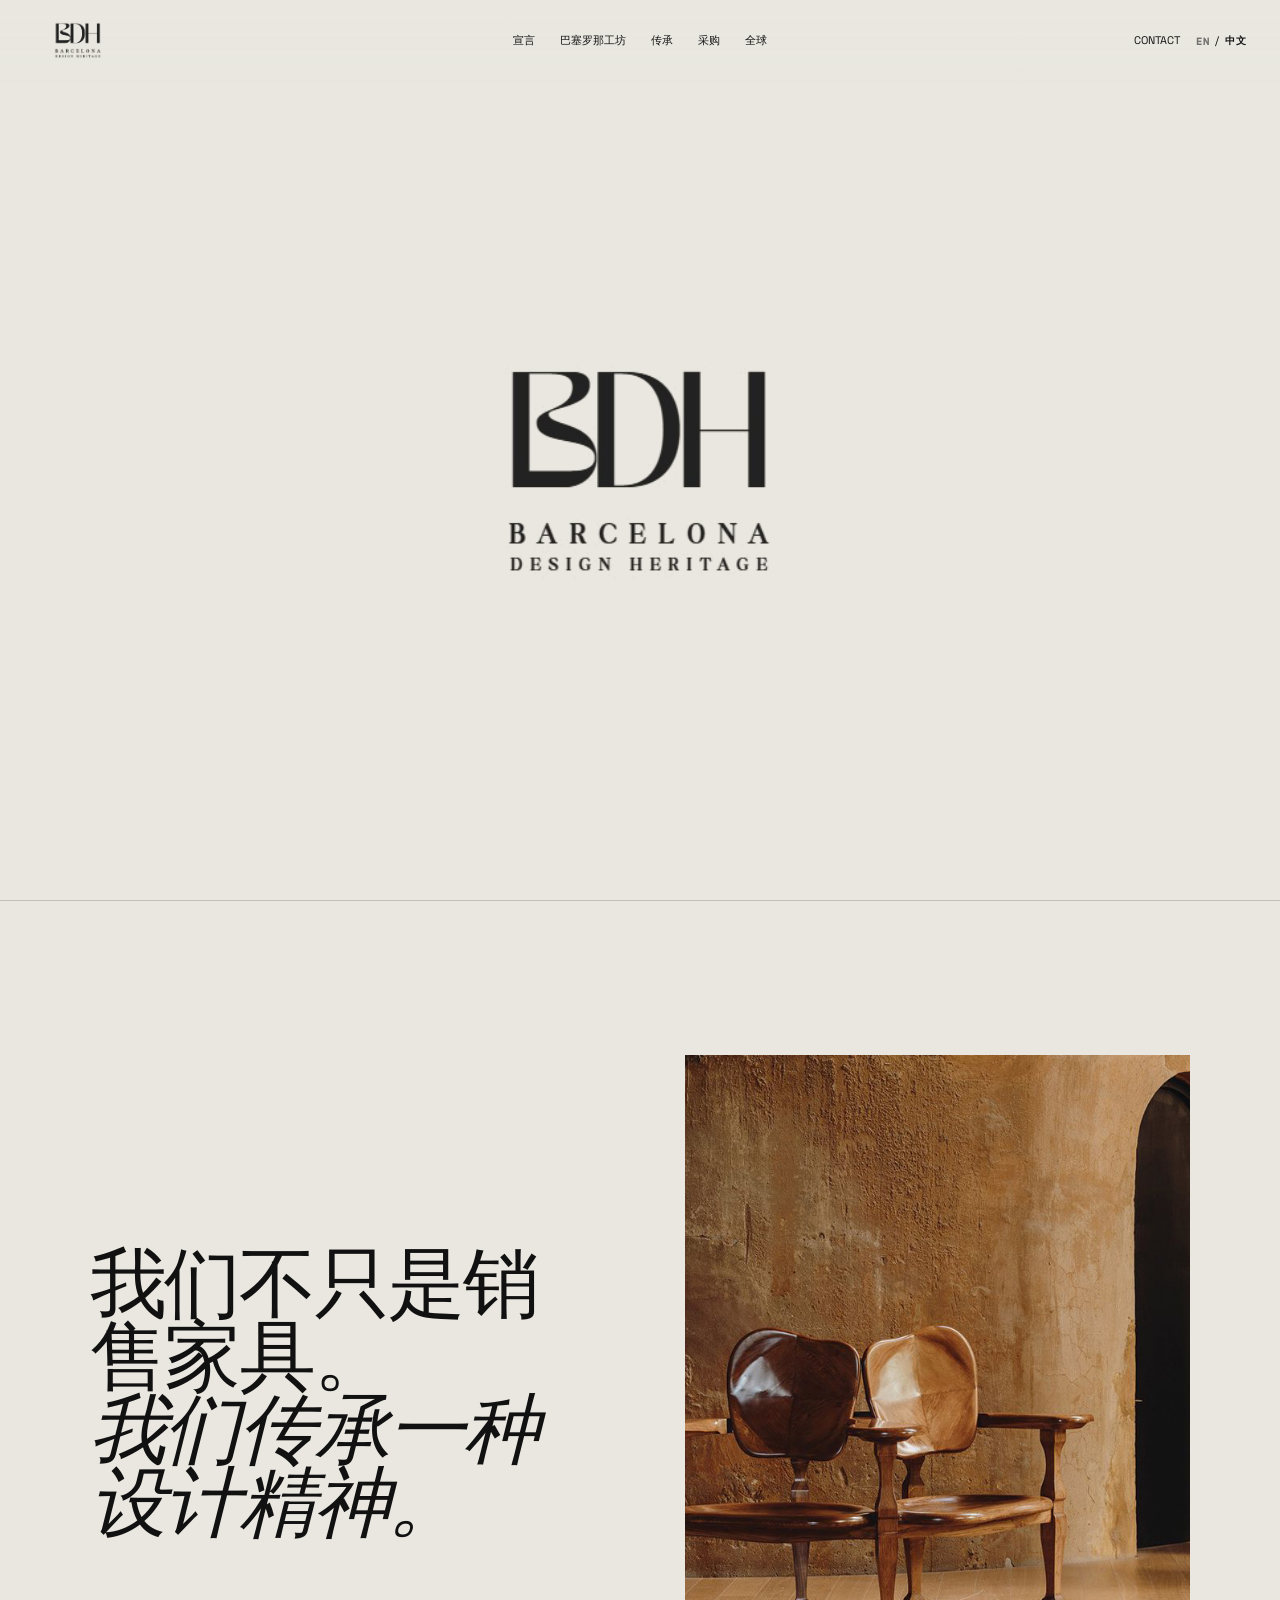
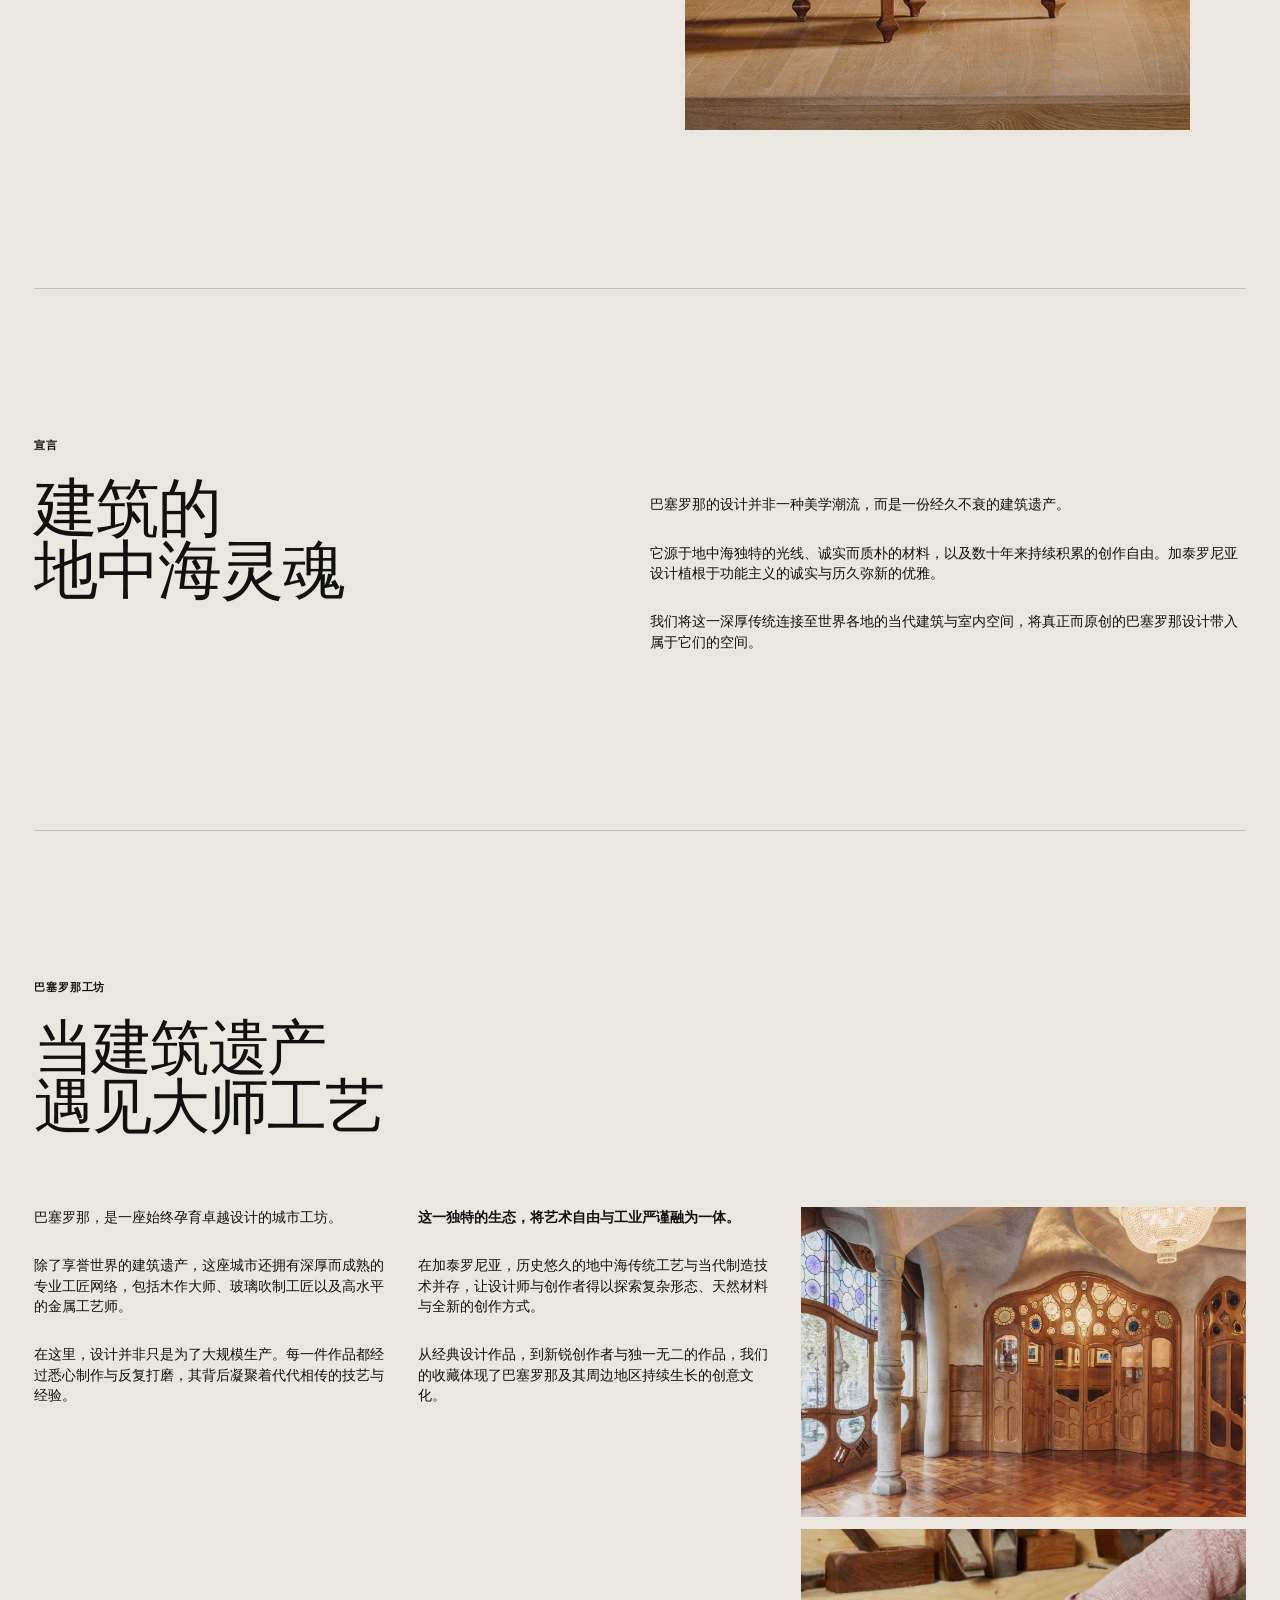
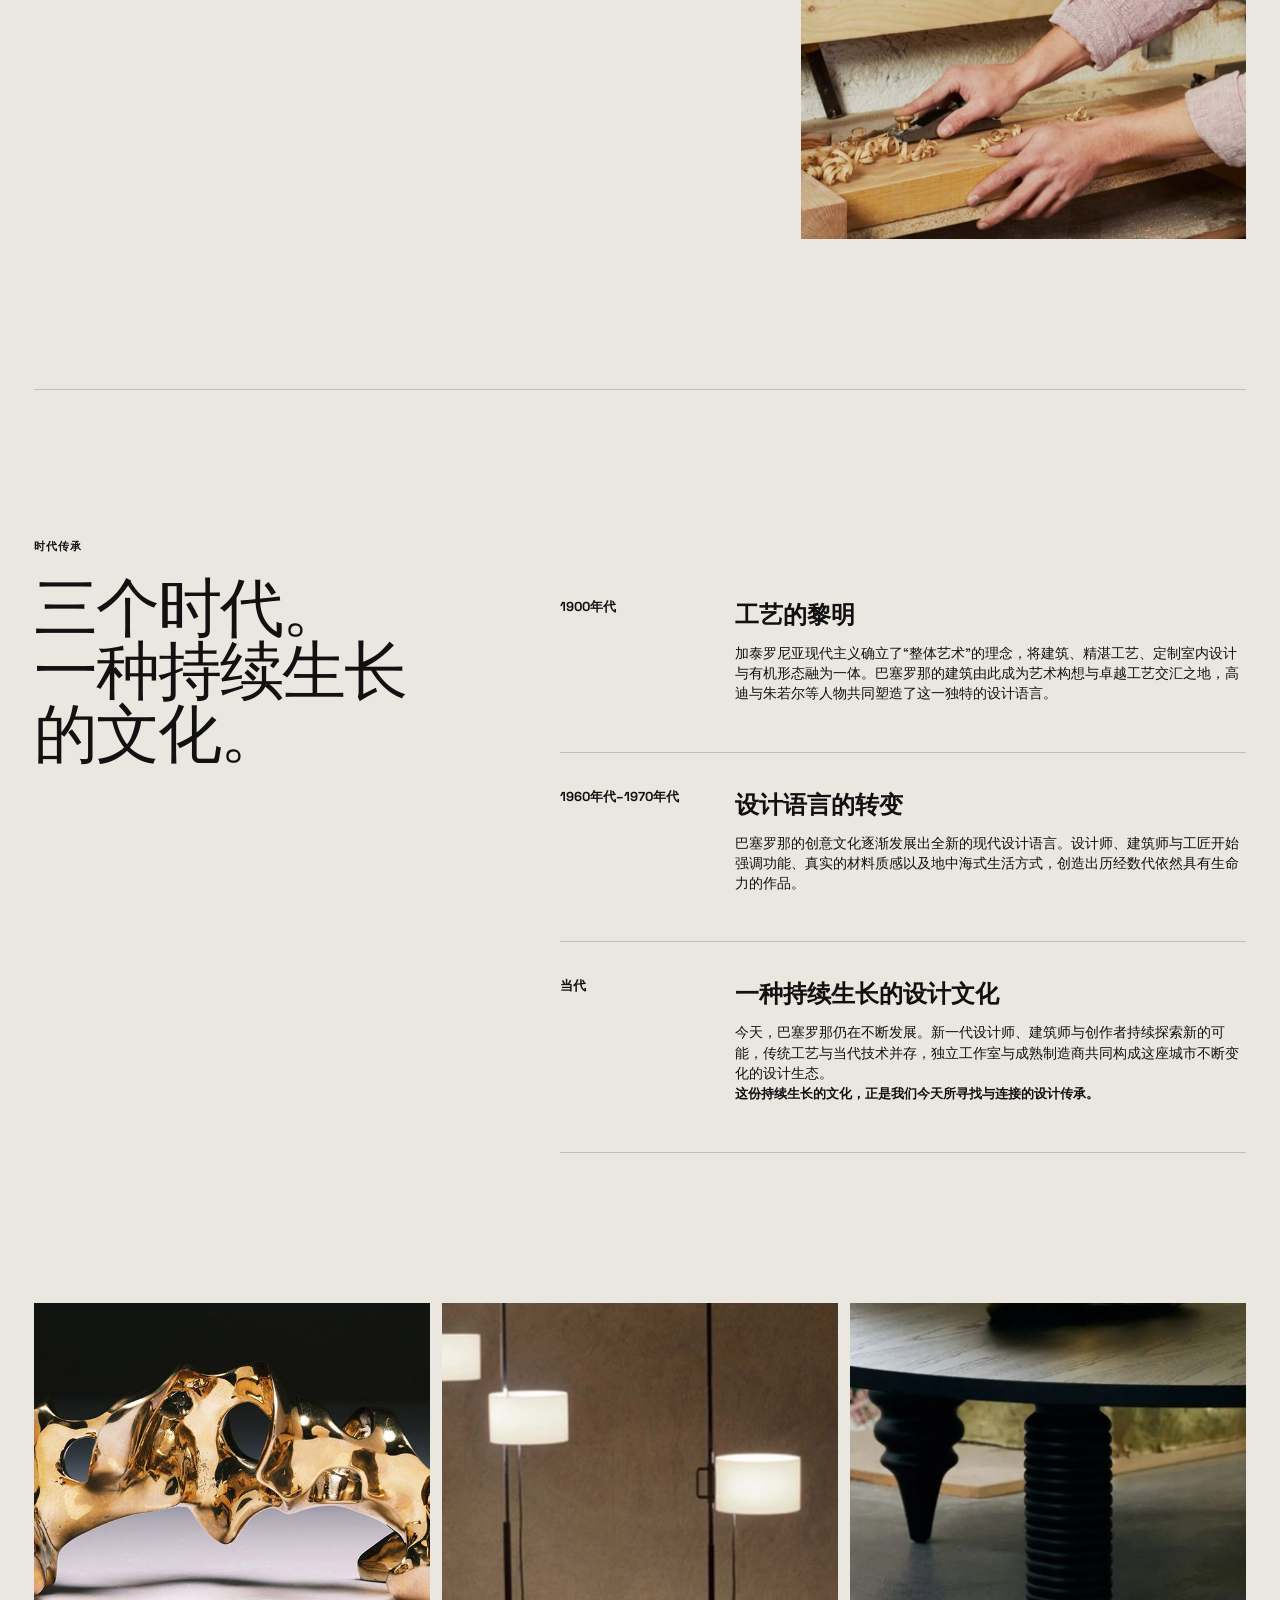
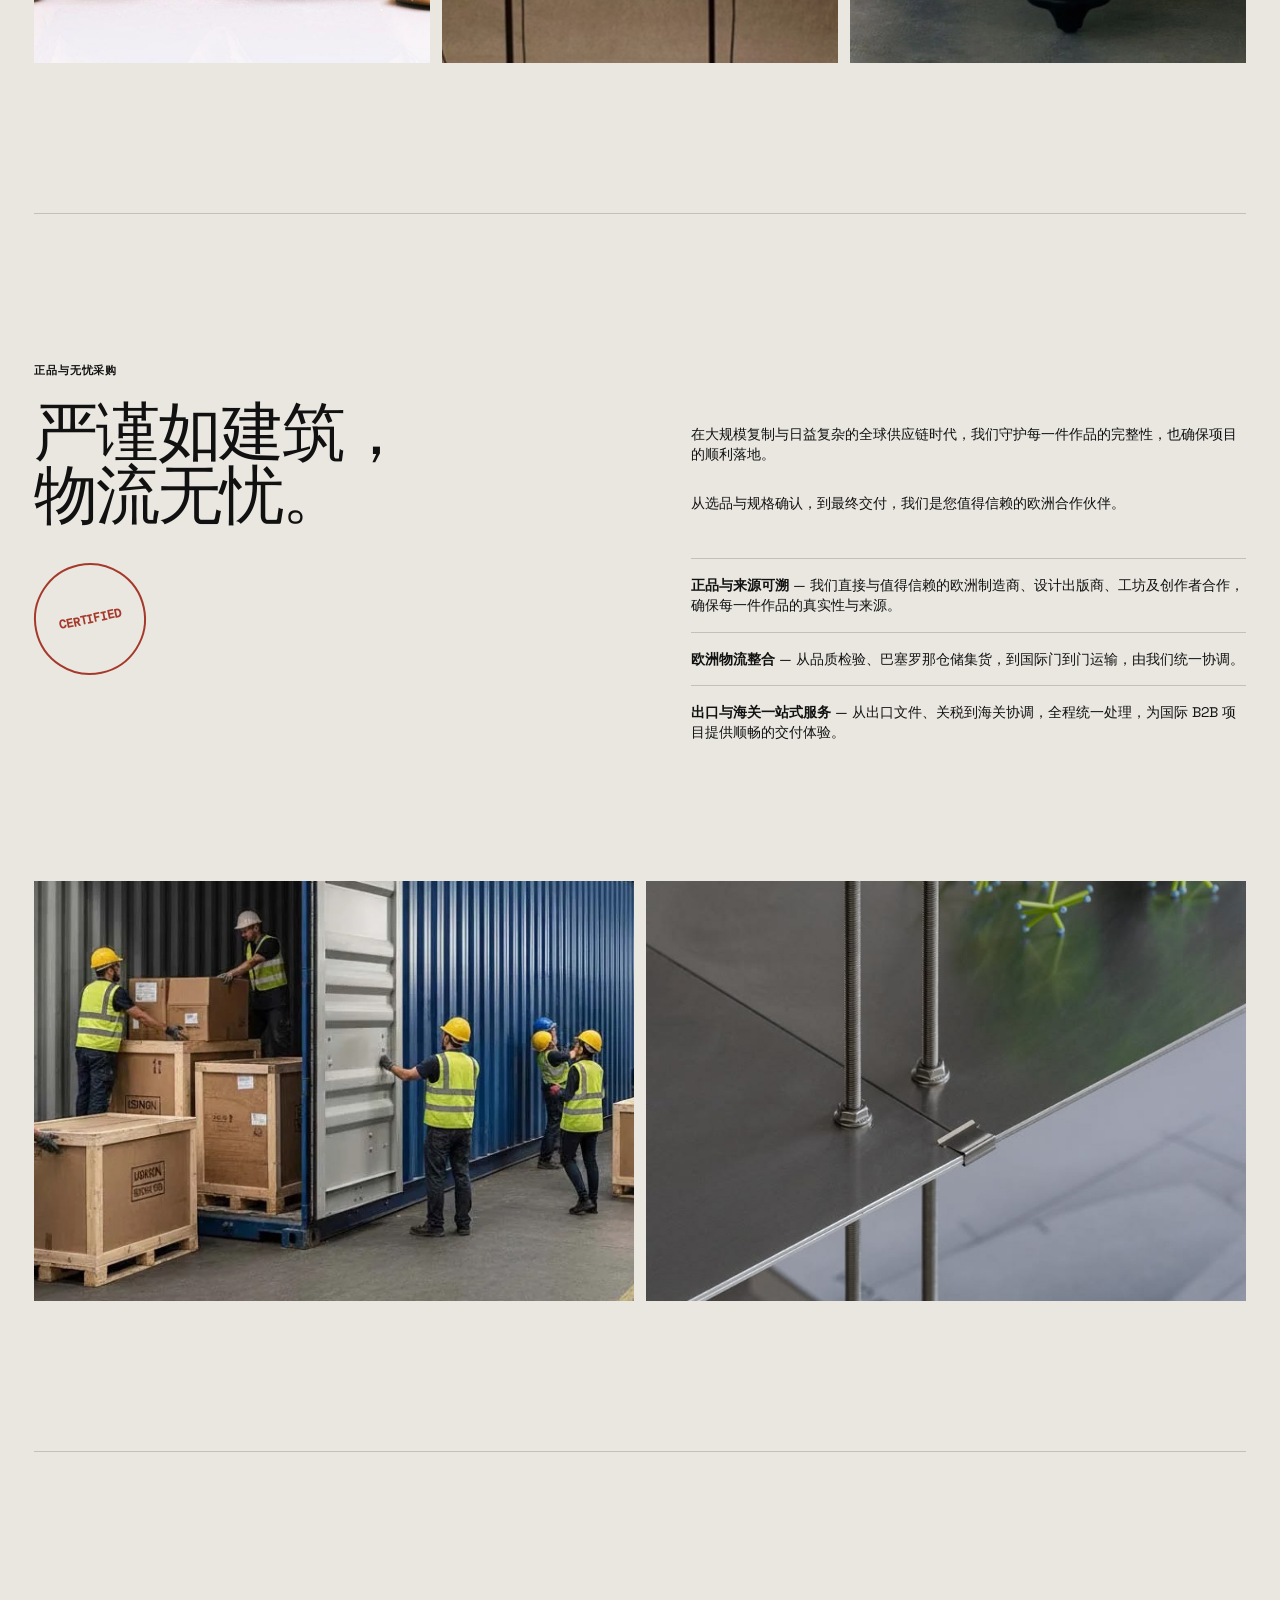
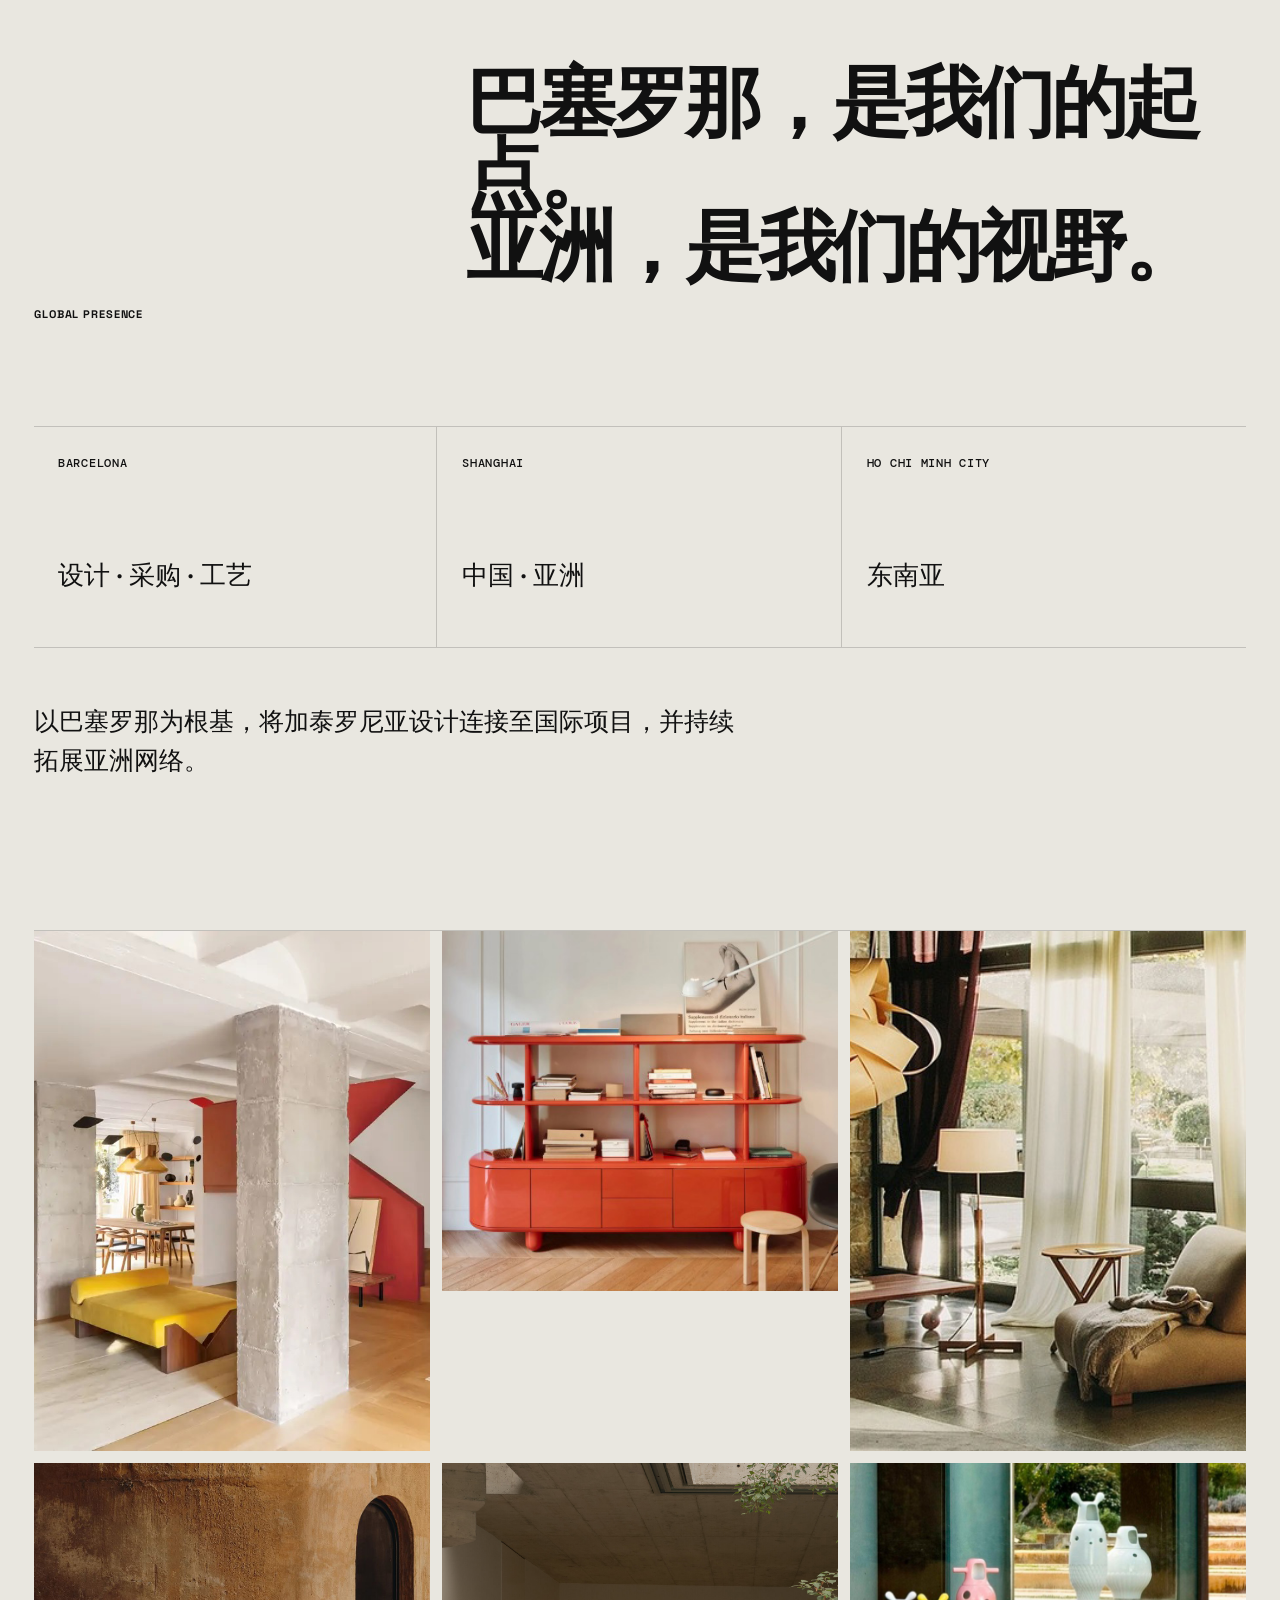
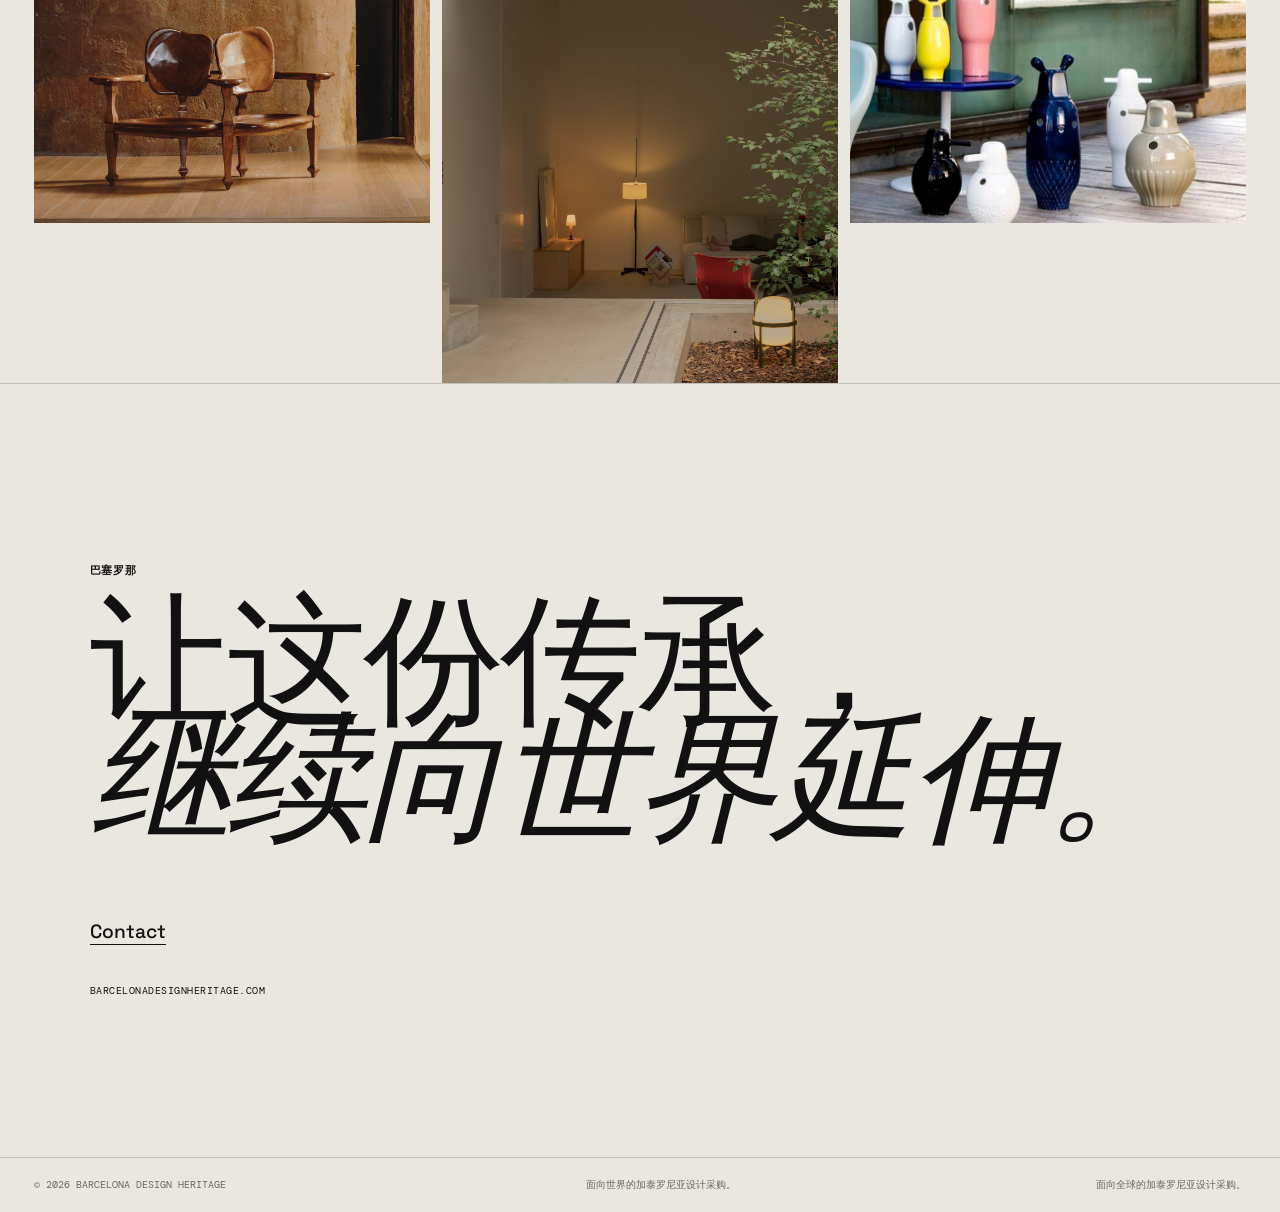
==== zh.html @ bc2047fd "Add files via upload" ====
<!doctype html>
<html lang="zh-CN">
<head>
<meta charset="utf-8">
<meta name="viewport" content="width=device-width, initial-scale=1">
<meta name="description" content="Barcelona Design Heritage — 面向全球的加泰罗尼亚设计采购。">
<title>Barcelona Design Heritage</title>
<link rel="preconnect" href="https://fonts.googleapis.com">
<link rel="preconnect" href="https://fonts.gstatic.com" crossorigin>
<link href="https://fonts.googleapis.com/css2?family=DM+Mono:wght@400;500&family=Libre+Baskerville:wght@400&family=Space+Grotesk:wght@400;500;700&display=swap" rel="stylesheet">
<link rel="stylesheet" href="style.css">
<link rel="icon" type="image/png" href="images/favicon.png">
</head>
<body>
<header class="nav">
  <a href="#top" class="nav-logo"><img src="images/bdh-lockup.png" alt="Barcelona Design Heritage"></a>
  <nav>
    <a href="#manifesto">宣言</a>
    <a href="#atelier">巴塞罗那工坊</a>
    <a href="#heritage">传承</a>
    <a href="#procurement">采购</a><a href="#global">全球</a>
  </nav>
  <div class="nav-actions"><a href="#contact" class="nav-contact">Contact</a><span class="lang"><a href="index.html">EN</a><span>/</span><span class="active">中文</span></span></div>
</header>

<main id="top">
  <section class="hero">
    <img class="hero-lockup" src="images/bdh-lockup.png" alt="Barcelona Design Heritage">
  </section>

  <section class="statement">
    <h1>我们不只是销售家具。<br><em>我们传承一种设计精神。</em></h1>
    <div class="statement-image">
      <img src="images/chairs.jpg" alt="经典加泰罗尼亚家具与温暖建筑空间">
    </div>
  </section>

  <section id="manifesto" class="section split">
    <div class="section-title">
      <p class="kicker">宣言</p>
      <h2>建筑的<br>地中海灵魂</h2>
    </div>
    <div class="body-copy">
      <p>巴塞罗那的设计并非一种美学潮流，而是一份经久不衰的建筑遗产。</p>
      <p>它源于地中海独特的光线、诚实而质朴的材料，以及数十年来持续积累的创作自由。加泰罗尼亚设计植根于功能主义的诚实与历久弥新的优雅。</p>
      <p>我们将这一深厚传统连接至世界各地的当代建筑与室内空间，将真正而原创的巴塞罗那设计带入属于它们的空间。</p>
    </div>
  </section>

  <section id="atelier" class="section atelier">
    <div class="atelier-head">
      <div>
        <p class="kicker">巴塞罗那工坊</p>
        <h2>当建筑遗产<br>遇见大师工艺</h2>
      </div>
    </div>
    <div class="atelier-grid">
      <div class="atelier-copy">
        <p>巴塞罗那，是一座始终孕育卓越设计的城市工坊。</p>
        <p>除了享誉世界的建筑遗产，这座城市还拥有深厚而成熟的专业工匠网络，包括木作大师、玻璃吹制工匠以及高水平的金属工艺师。</p>
        <p>在这里，设计并非只是为了大规模生产。每一件作品都经过悉心制作与反复打磨，其背后凝聚着代代相传的技艺与经验。</p>
      </div>
      <div class="atelier-copy">
        <p><strong>这一独特的生态，将艺术自由与工业严谨融为一体。</strong></p>
        <p>在加泰罗尼亚，历史悠久的地中海传统工艺与当代制造技术并存，让设计师与创作者得以探索复杂形态、天然材料与全新的创作方式。</p>
        <p>从经典设计作品，到新锐创作者与独一无二的作品，我们的收藏体现了巴塞罗那及其周边地区持续生长的创意文化。</p>
      </div>
      <div class="atelier-images">
        <img src="images/atelier.jpg" alt="巴塞罗那建筑遗产">
        <img src="images/craftsmanship.jpg" alt="传统工艺">
      </div>
    </div>
  </section>

  <section id="heritage" class="section heritage">
    <div class="section-title">
      <p class="kicker">时代传承</p>
      <h2>三个时代。<br>一种持续生长的文化。</h2>
    </div>
    <div class="timeline">
      <article><strong>1900年代</strong><div><h3>工艺的黎明</h3><p>加泰罗尼亚现代主义确立了“整体艺术”的理念，将建筑、精湛工艺、定制室内设计与有机形态融为一体。巴塞罗那的建筑由此成为艺术构想与卓越工艺交汇之地，高迪与朱若尔等人物共同塑造了这一独特的设计语言。</p></div></article>
      <article><strong>1960年代–1970年代</strong><div><h3>设计语言的转变</h3><p>巴塞罗那的创意文化逐渐发展出全新的现代设计语言。设计师、建筑师与工匠开始强调功能、真实的材料质感以及地中海式生活方式，创造出历经数代依然具有生命力的作品。</p></div></article>
      <article><strong>当代</strong><div><h3>一种持续生长的设计文化</h3><p>今天，巴塞罗那仍在不断发展。新一代设计师、建筑师与创作者持续探索新的可能，传统工艺与当代技术并存，独立工作室与成熟制造商共同构成这座城市不断变化的设计生态。</p><p><strong>这份持续生长的文化，正是我们今天所寻找与连接的设计传承。</strong></p></div></article>
    </div>
    <div class="heritage-images">
      <img src="images/heritage-gold.jpg" alt="雕塑感当代设计">
      <img src="images/heritage-lamps.jpg" alt="经典巴塞罗那灯具">
      <img src="images/heritage-table.jpg" alt="当代加泰罗尼亚家具">
    </div>
  </section>

  <section id="procurement" class="section procurement">
    <div class="procurement-title">
      <p class="kicker">正品与无忧采购</p>
      <h2>严谨如建筑，<br>物流无忧。</h2>
      <span class="certified">CERTIFIED</span>
    </div>
    <div class="procurement-copy">
      <p>在大规模复制与日益复杂的全球供应链时代，我们守护每一件作品的完整性，也确保项目的顺利落地。</p>
      <p>从选品与规格确认，到最终交付，我们是您值得信赖的欧洲合作伙伴。</p>
      <ul>
        <li><b>正品与来源可溯</b> — 我们直接与值得信赖的欧洲制造商、设计出版商、工坊及创作者合作，确保每一件作品的真实性与来源。</li>
        <li><b>欧洲物流整合</b> — 从品质检验、巴塞罗那仓储集货，到国际门到门运输，由我们统一协调。</li>
        <li><b>出口与海关一站式服务</b> — 从出口文件、关税到海关协调，全程统一处理，为国际 B2B 项目提供顺畅的交付体验。</li>
      </ul>
    </div>
    <div class="procurement-images">
      <img src="images/logistics.jpg" alt="国际物流与运输">
      <img src="images/procurement-detail.jpg" alt="建筑产品细节">
    </div>
  </section>

<section id="global" class="section global-presence">
    <div class="global-intro">
      <p class="kicker">GLOBAL PRESENCE</p>
      <h2>巴塞罗那，是我们的起点。<br>亚洲，是我们的视野。</h2>
    </div>
    <div class="global-grid">
      <article><span class="city">BARCELONA</span><h3>设计 · 采购 · 工艺</h3></article>
      <article><span class="city">SHANGHAI</span><h3>中国 · 亚洲</h3></article>
      <article><span class="city">HO CHI MINH CITY</span><h3>东南亚</h3></article>
    </div>
    <p class="global-closing">以巴塞罗那为根基，将加泰罗尼亚设计连接至国际项目，并持续拓展亚洲网络。</p>
  </section>

  <section class="gallery">
    <div class="gallery-item tall"><img src="images/interior-01.jpg" alt="巴塞罗那室内空间"></div>
    <div class="gallery-item"><img src="images/interior-04.jpg" alt="加泰罗尼亚家具"></div>
    <div class="gallery-item tall"><img src="images/interior-03.jpg" alt="地中海室内空间"></div>
    <div class="gallery-item"><img src="images/interior-05.jpg" alt="当代室内空间"></div>
    <div class="gallery-item tall"><img src="images/interior-06.jpg" alt="住宅室内空间"></div>
    <div class="gallery-item"><img src="images/vases.jpg" alt="加泰罗尼亚设计物件"></div>
  </section>

  <section id="contact" class="contact">
    <p class="kicker">巴塞罗那</p>
    <h2>让这份传承，<br><em>继续向世界延伸。</em></h2>
    <a class="email" href="mailto:hello@barcelonadesignheritage.com">Contact</a>
    <p class="domain">BARCELONADESIGNHERITAGE.COM</p>
  </section>
</main>

<footer>
  <span>© 2026 Barcelona Design Heritage</span><span>面向世界的加泰罗尼亚设计采购。</span>
  <span>面向全球的加泰罗尼亚设计采购。</span>
</footer>
</body>
</html>
---- style.css ----
@import url('https://fonts.googleapis.com/css2?family=DM+Mono:wght@400;500&family=Libre+Baskerville:ital@0;1&family=Space+Grotesk:wght@400;500;700&display=swap');
:root{--paper:#e9e7e0;--ink:#111;--muted:#696760;--line:rgba(17,17,17,.18);--red:#a53a2c;--max:1400px}
*{box-sizing:border-box}html{scroll-behavior:smooth}body{margin:0;background:var(--paper);color:var(--ink);font-family:"Space Grotesk",Arial,sans-serif;font-size:14px;line-height:1.45}.nav{position:fixed;z-index:20;top:0;left:0;right:0;display:grid;grid-template-columns:1fr auto 1fr;align-items:center;padding:22px 34px;font-size:11px;text-transform:uppercase;background:linear-gradient(var(--paper),rgba(233,231,224,.82),transparent)}.nav-logo{display:flex;align-items:center;text-decoration:none}.nav-logo img{display:block;width:88px;height:auto;max-height:38px;object-fit:contain}.nav nav{display:flex;gap:25px}.nav a{color:inherit;text-decoration:none}.nav-actions{justify-self:end;display:flex;align-items:center;gap:16px}.nav-contact{display:inline-block}.lang{display:flex;align-items:center;gap:6px}.lang a,.lang .active{font:700 10px "DM Mono",monospace;letter-spacing:.04em}.lang a{opacity:.55}.lang .active{opacity:1}.hero{min-height:100svh;display:flex;align-items:center;justify-content:center;padding:100px 24px 50px}.hero-lockup{display:block;width:min(300px,58vw);height:auto}.statement{min-height:100svh;padding:12vw 7vw;display:grid;grid-template-columns:1fr 1fr;gap:7vw;align-items:center;border-top:1px solid var(--line)}.kicker{font:700 11px/1.2 "Space Grotesk",sans-serif;letter-spacing:.08em;margin:0 0 25px}.statement h1{font:400 clamp(44px,6vw,92px)/.95 "Libre Baskerville",serif;letter-spacing:-.055em;margin:0}.statement h1 em,.contact h2 em{font-style:italic}.statement-image img{width:100%;height:min(75vh,760px);object-fit:cover}.section{width:min(var(--max),calc(100% - 68px));margin:auto;padding:150px 0;border-top:1px solid var(--line)}.split{display:grid;grid-template-columns:.9fr 1.1fr;gap:10vw}.section-title h2,.atelier-head h2,.procurement-title h2{font:400 clamp(42px,5vw,74px)/.98 "Libre Baskerville",serif;letter-spacing:-.05em;margin:0}.body-copy{max-width:660px;padding-top:55px}.body-copy p,.atelier-copy p,.procurement-copy p{margin:0 0 28px}.cn{font-family:Arial,sans-serif}.atelier-head{display:flex;justify-content:space-between;gap:30px;align-items:flex-end;margin-bottom:70px}.atelier-head h2{font-size:clamp(40px,4.7vw,70px)}.atelier-grid{display:grid;grid-template-columns:1fr 1fr 1.25fr;gap:28px}.atelier-images{display:grid;gap:12px}.atelier-images img{width:100%;height:310px;object-fit:cover}.heritage{display:grid;grid-template-columns:.75fr 1.25fr;gap:9vw}.timeline{padding-top:58px}.timeline article{display:grid;grid-template-columns:150px 1fr;gap:25px;padding:0 0 48px;border-bottom:1px solid var(--line);margin-bottom:35px}.timeline strong{font-size:13px}.timeline h3{font-size:24px;margin:0 0 10px}.timeline p{margin:0;max-width:650px}.heritage-images{grid-column:1/-1;display:grid;grid-template-columns:1fr 1fr 1fr;gap:12px}.heritage-images img{width:100%;height:360px;object-fit:cover}.procurement{display:grid;grid-template-columns:1fr 1fr;gap:8vw;position:relative}.procurement-title{position:relative}.procurement-copy{padding-top:60px}.procurement-copy ul{list-style:none;padding:0;margin:45px 0 0}.procurement-copy li{padding:16px 0;border-top:1px solid var(--line)}.certified{display:inline-grid;place-items:center;border:2px solid var(--red);color:var(--red);width:112px;height:112px;border-radius:50%;font:700 12px "DM Mono",monospace;transform:rotate(-12deg);margin-top:35px}.procurement-images{grid-column:1/-1;display:grid;grid-template-columns:1fr 1fr;gap:12px;margin-top:20px}.procurement-images img{width:100%;height:420px;object-fit:cover}.gallery{display:grid;grid-template-columns:repeat(3,1fr);gap:12px;padding:0 34px}.gallery-item img{width:100%;height:360px;object-fit:cover;display:block}.gallery-item.tall img{height:520px}.contact{padding:180px 7vw 150px;border-top:1px solid var(--line)}.contact h2{font:400 clamp(68px,11vw,165px)/.84 "Libre Baskerville",serif;letter-spacing:-.07em;margin:0 0 80px}.email{font:500 clamp(15px,1.5vw,20px) "Space Grotesk",sans-serif;color:var(--ink);text-decoration:none;border-bottom:1px solid var(--ink)}.domain{font:10px "DM Mono",monospace;margin-top:40px;letter-spacing:.05em}footer{display:flex;justify-content:space-between;border-top:1px solid var(--line);padding:20px 34px;font:10px "DM Mono",monospace;color:var(--muted);text-transform:uppercase}
@media(max-width:800px){.nav{grid-template-columns:1fr auto;padding:17px 18px}.nav-logo img{width:76px}.nav nav{display:none}.nav-actions{gap:10px}.lang{gap:4px}.statement,.split,.heritage,.procurement{grid-template-columns:1fr}.statement{padding:100px 18px;min-height:auto}.statement-image{order:2}.statement-image img{height:70vh}.section{width:calc(100% - 36px);padding:100px 0}.body-copy,.procurement-copy{padding-top:35px}.atelier-grid{grid-template-columns:1fr}.atelier-head{display:block;margin-bottom:45px}.atelier-images{grid-row:auto}.heritage-images{grid-template-columns:1fr 1fr}.heritage-images img{height:280px}.heritage-images img:last-child{grid-column:1/-1;height:360px}.procurement-images{grid-template-columns:1fr}.procurement-images img{height:300px}.gallery{grid-template-columns:1fr 1fr;padding:0 18px}.gallery-item img,.gallery-item.tall img{height:300px}.contact{padding:120px 18px}.contact h2{margin-bottom:55px}footer{padding:18px;display:block}footer span{display:block;margin:4px 0}}

html[lang="zh-CN"] body{font-family:"Space Grotesk","Noto Sans CJK SC","PingFang SC","Microsoft YaHei",Arial,sans-serif}html[lang="zh-CN"] .section-title h2,html[lang="zh-CN"] .atelier-head h2,html[lang="zh-CN"] .procurement-title h2,html[lang="zh-CN"] .statement h1,html[lang="zh-CN"] .contact h2{font-family:"Noto Serif CJK SC","Songti SC","SimSun",serif;letter-spacing:-.03em}html[lang="zh-CN"] .timeline h3{font-family:"Noto Sans CJK SC","PingFang SC","Microsoft YaHei",Arial,sans-serif}
/* Global presence */
.global-presence{border-top:1px solid var(--line);border-bottom:1px solid var(--line)}
.global-intro{display:flex;justify-content:space-between;align-items:flex-end;gap:40px}
.global-intro h2{font-size:clamp(42px,6vw,82px);line-height:.94;letter-spacing:-.05em;max-width:780px}
.global-grid{display:grid;grid-template-columns:repeat(3,1fr);gap:1px;margin-top:80px;border-top:1px solid var(--line);border-bottom:1px solid var(--line)}
.global-grid article{min-height:220px;padding:28px 24px;display:flex;flex-direction:column;justify-content:space-between;border-right:1px solid var(--line)}
.global-grid article:last-child{border-right:0}
.global-grid .city{font:500 12px "DM Mono",monospace;letter-spacing:.06em}
.global-grid h3{font:500 clamp(18px,2vw,26px) "Space Grotesk",sans-serif;max-width:280px}
.global-closing{max-width:720px;margin:55px 0 0;font:400 clamp(18px,2vw,25px) "Libre Baskerville",serif;line-height:1.55}
@media(max-width:800px){
  .global-intro{display:block}
  .global-grid{grid-template-columns:1fr;margin-top:45px}
  .global-grid article{min-height:150px;border-right:0;border-bottom:1px solid var(--line)}
  .global-grid article:last-child{border-bottom:0}
  .global-closing{margin-top:35px}
}
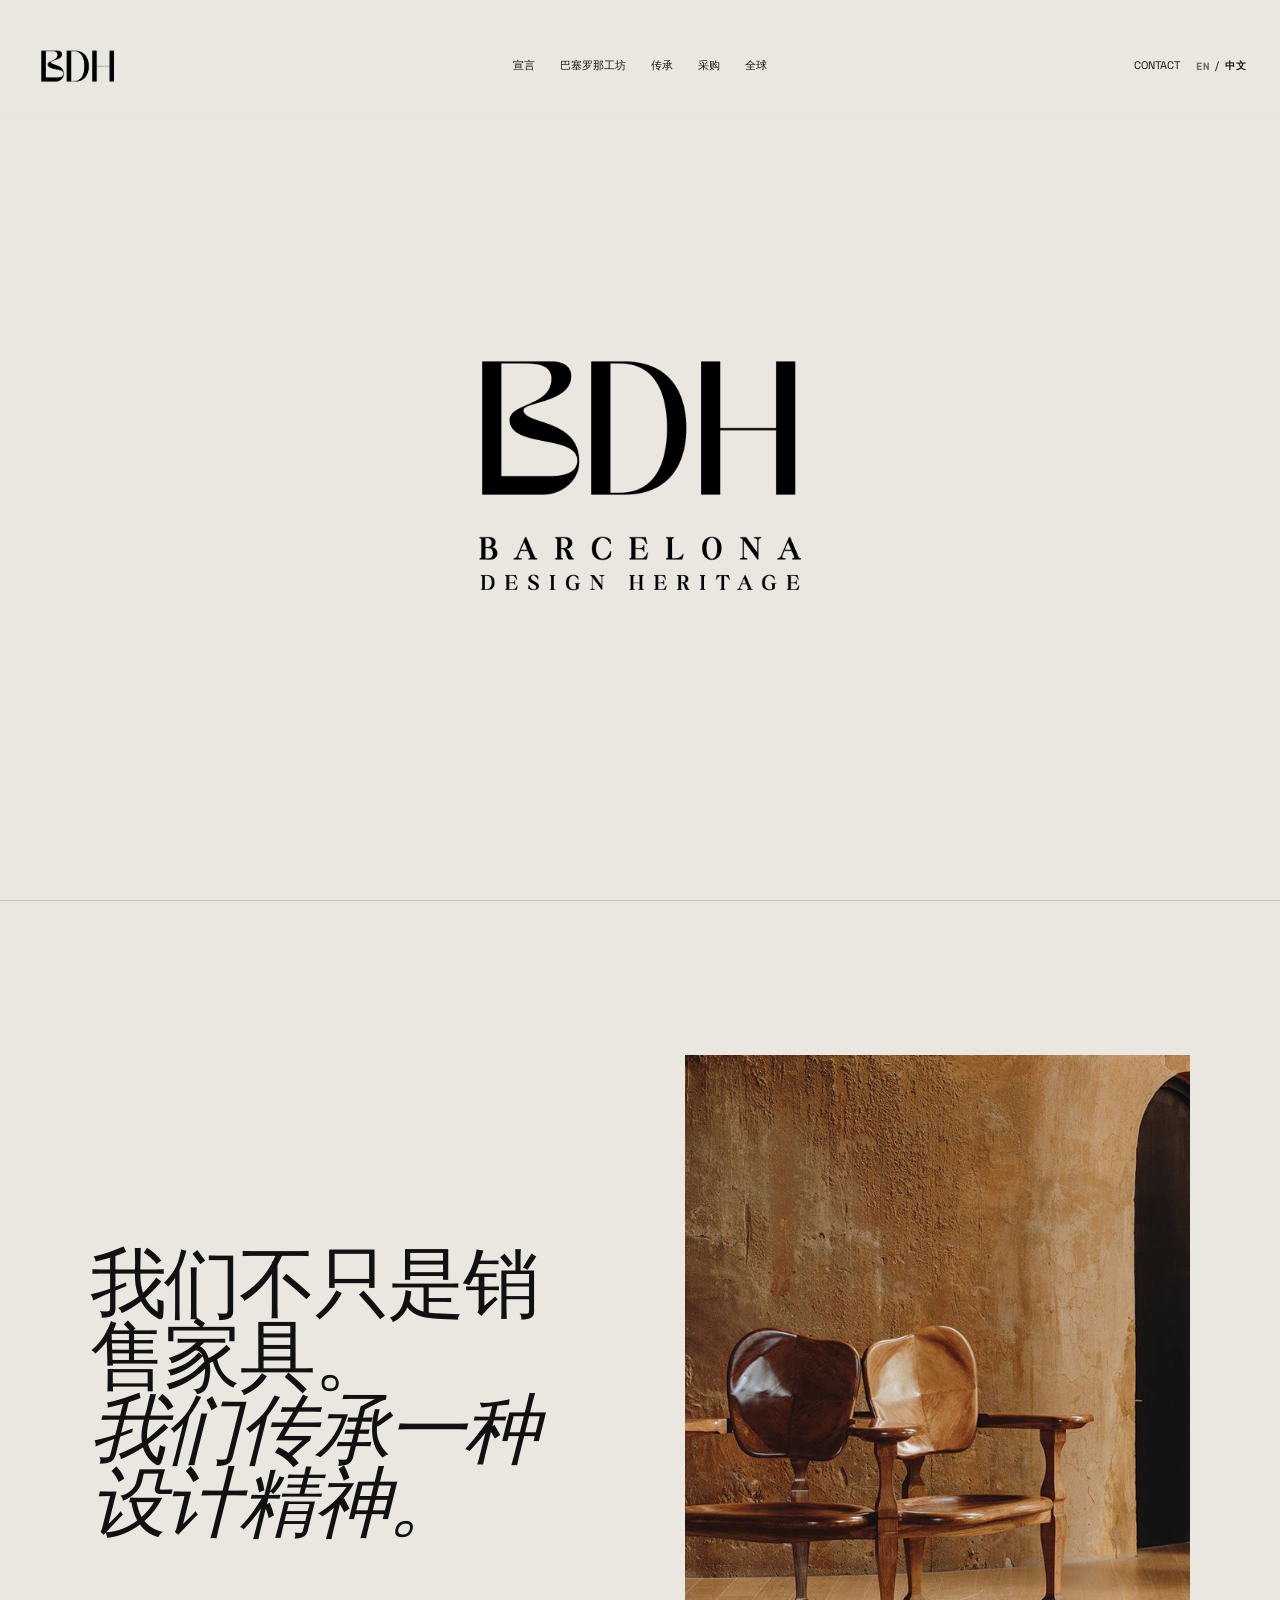
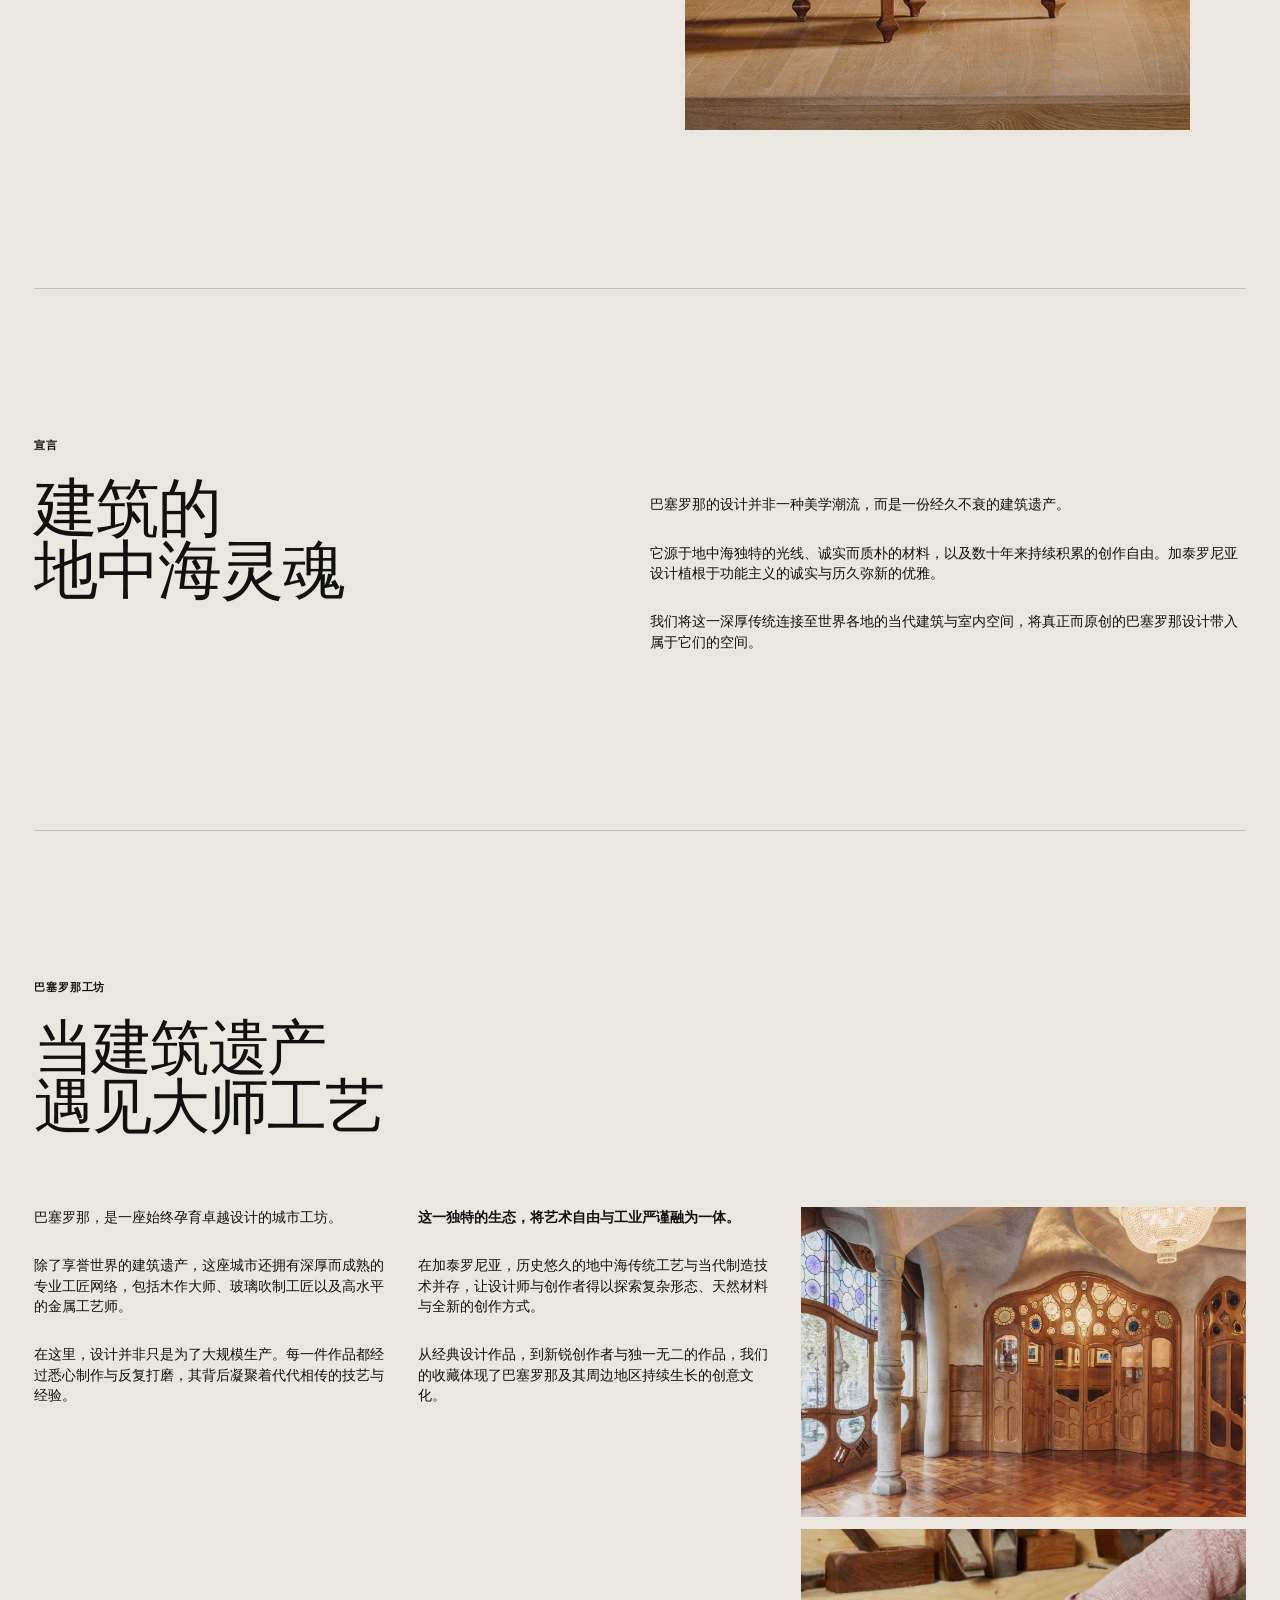
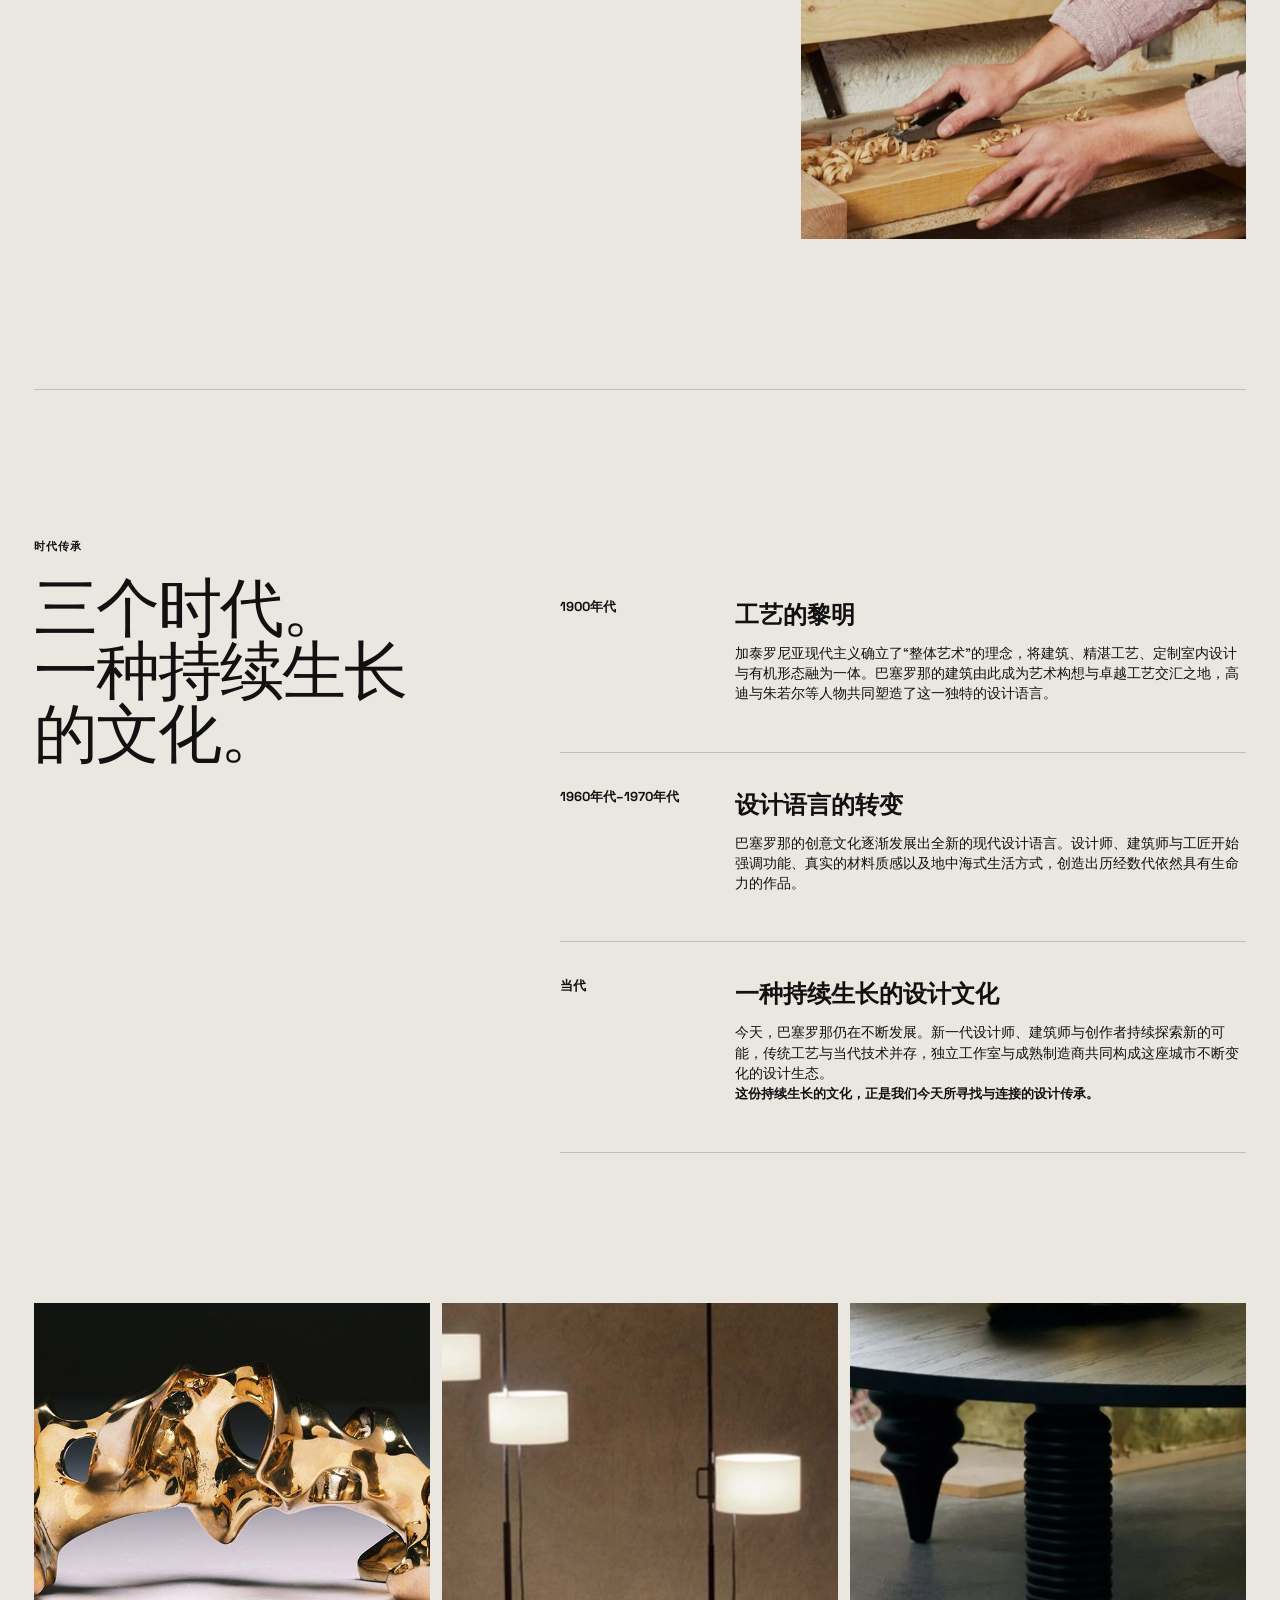
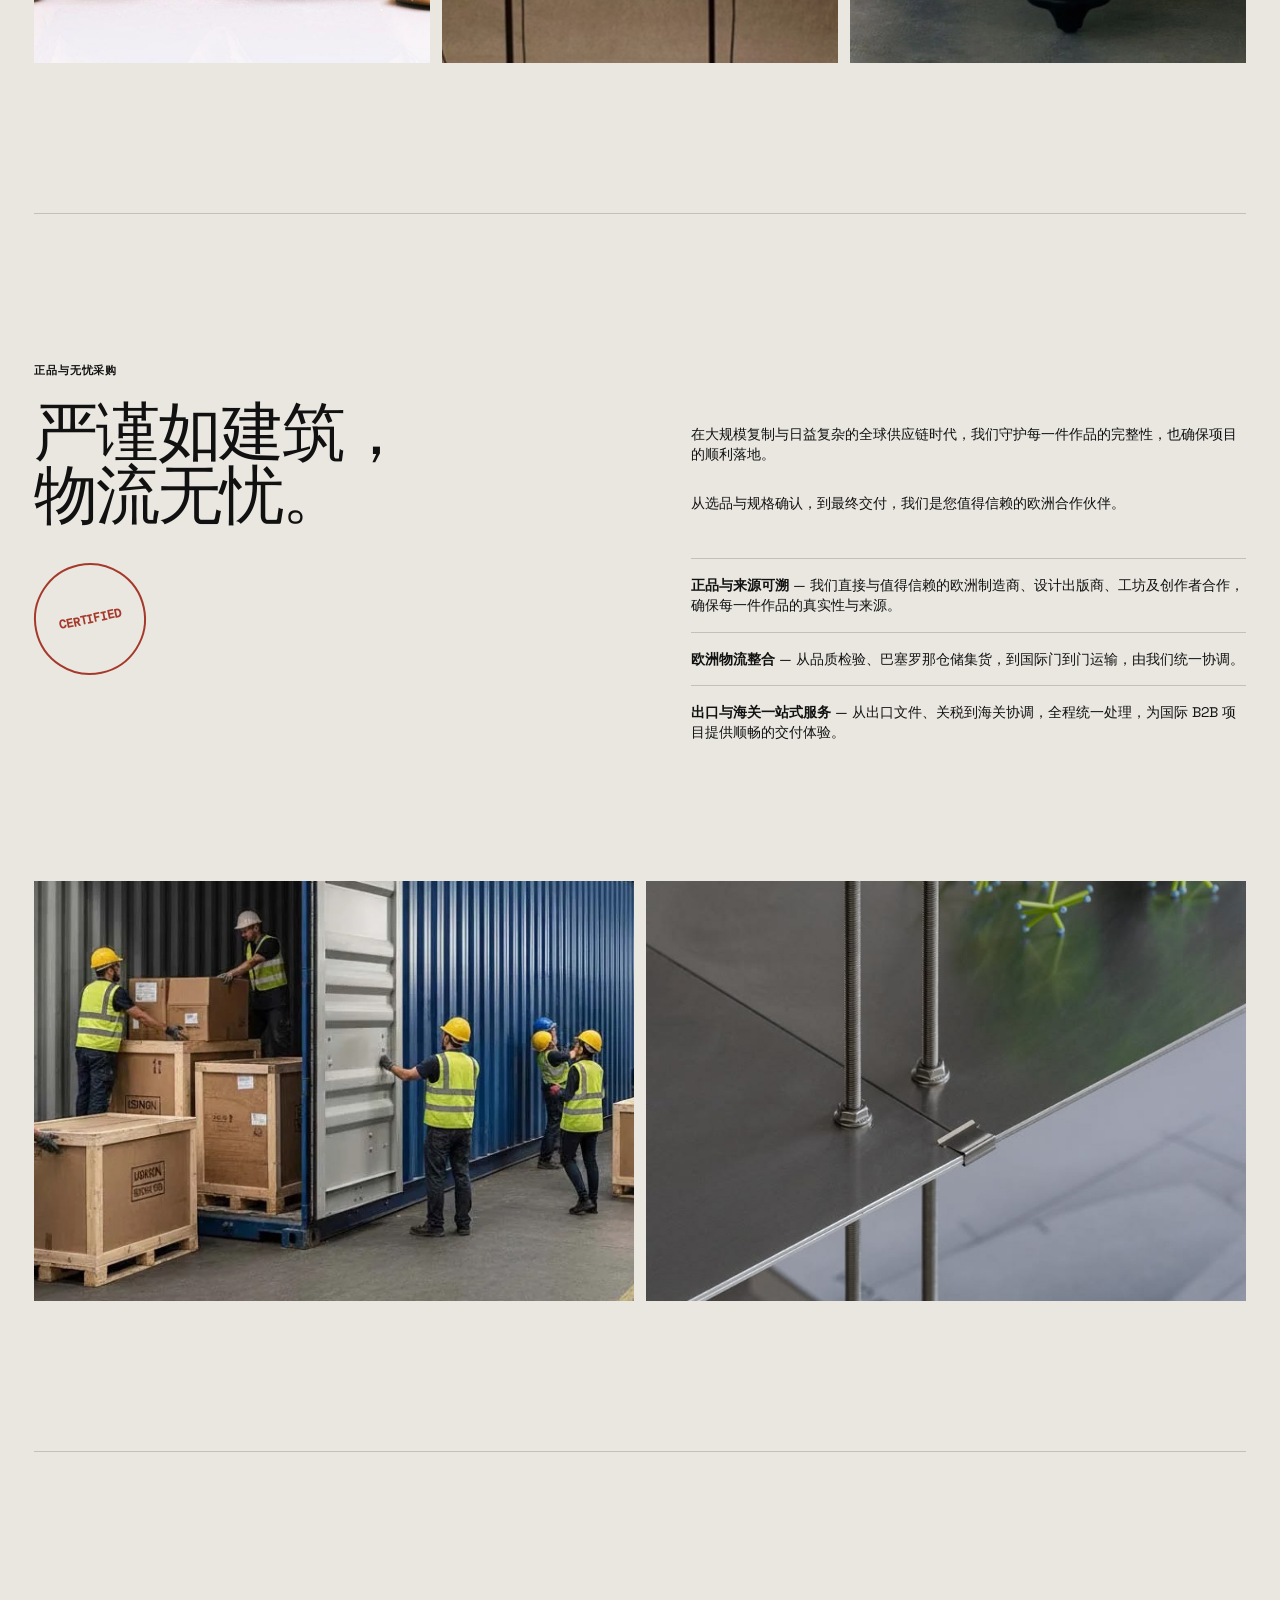
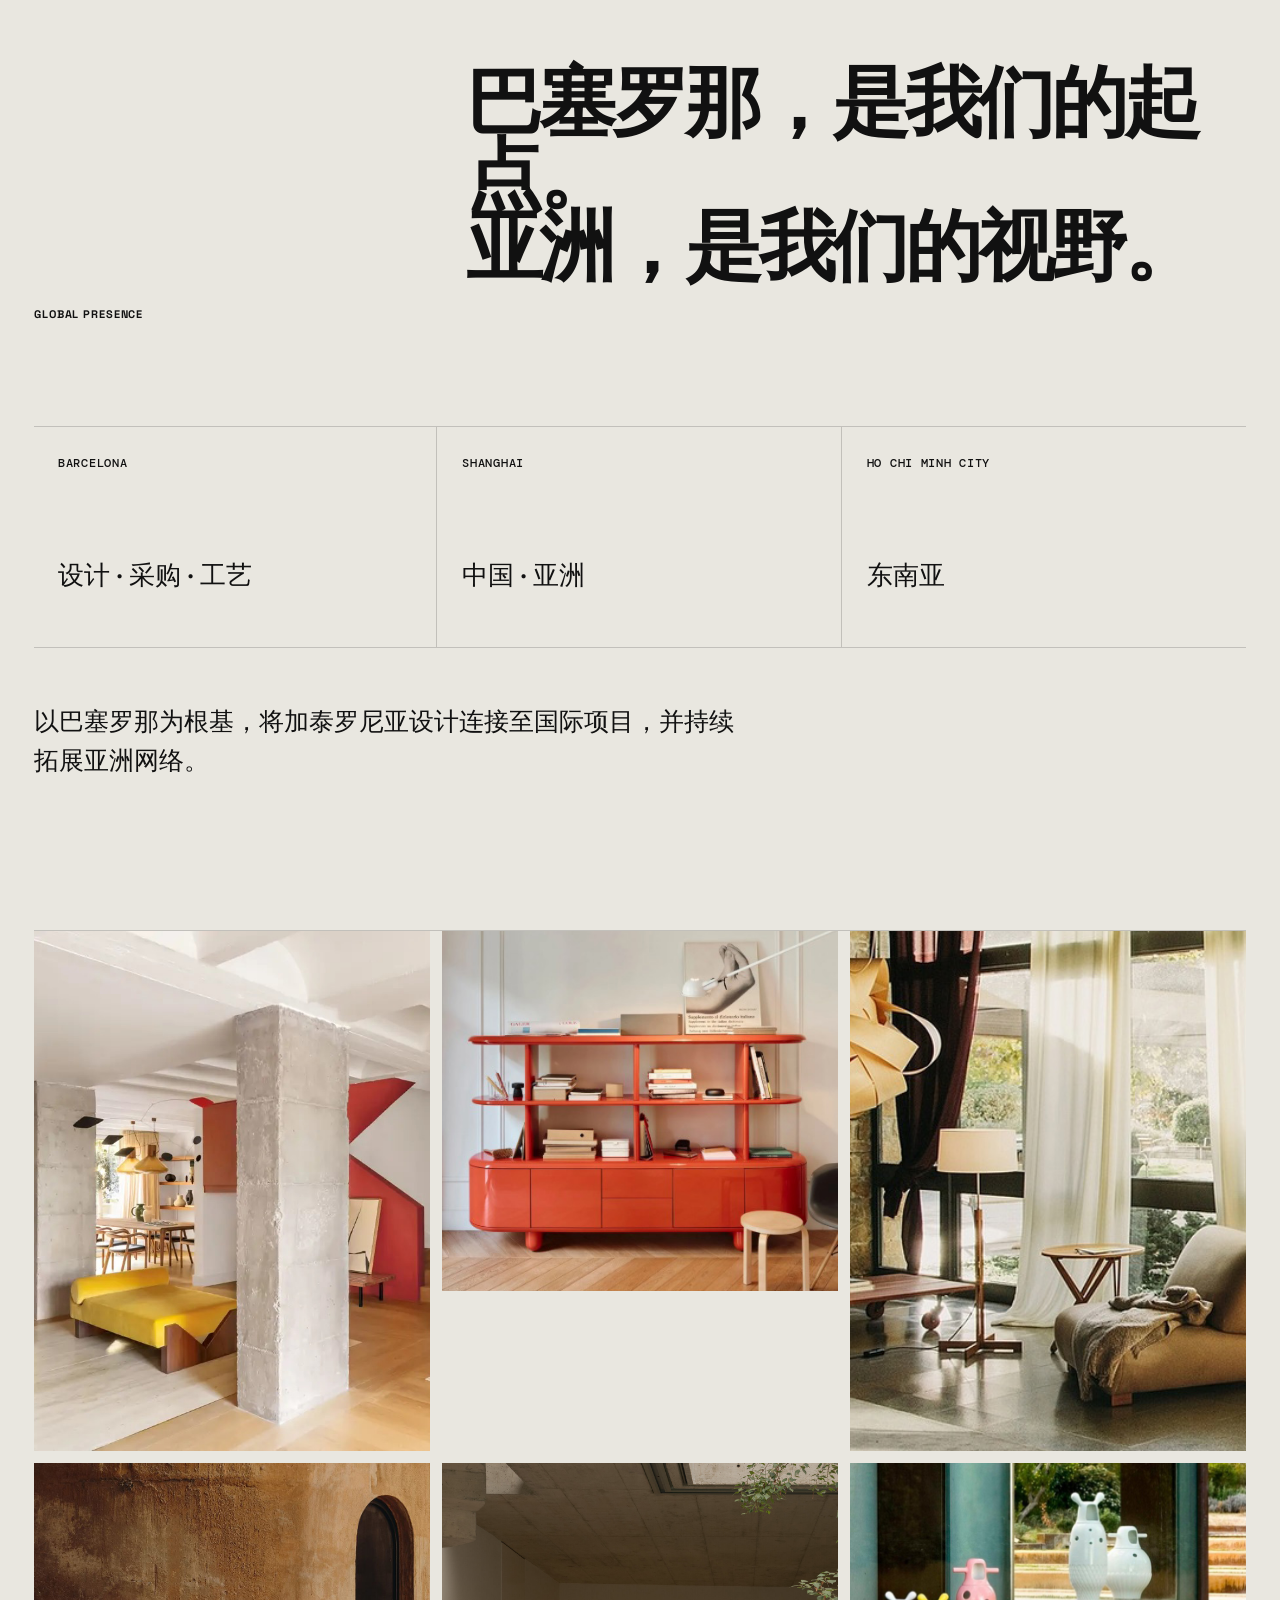
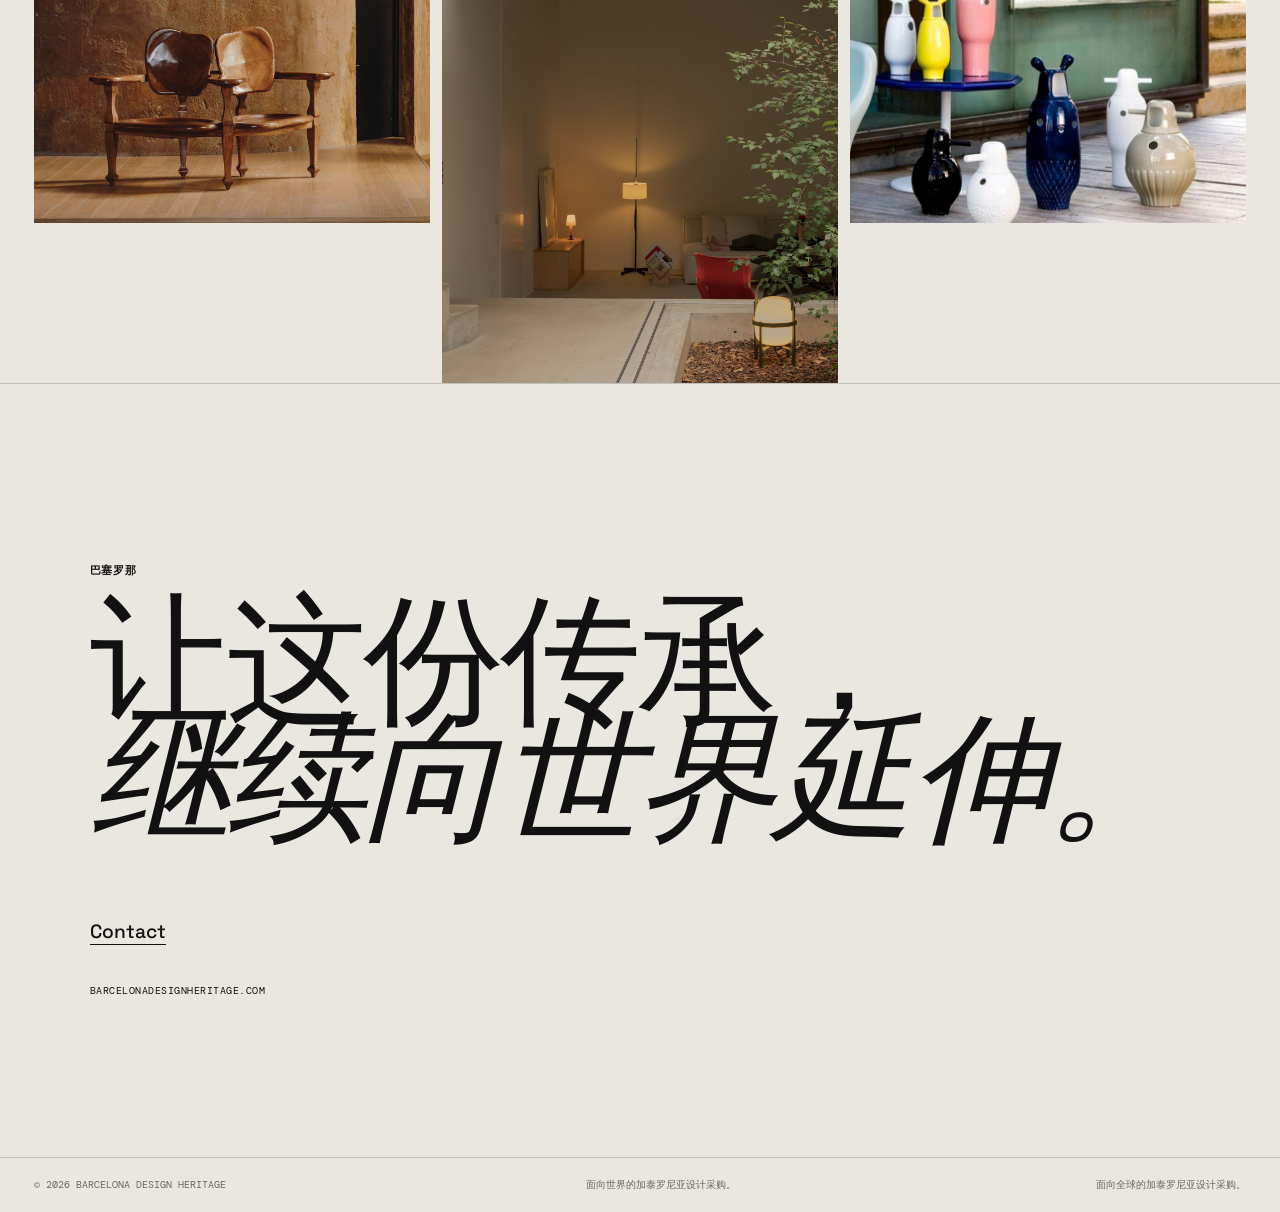
==== commit e7831e76: "Add files via upload" ====
--- a/zh.html
+++ b/zh.html
@@ -13,7 +13,7 @@
 </head>
 <body>
 <header class="nav">
-  <a href="#top" class="nav-logo"><img src="images/bdh-lockup.png" alt="Barcelona Design Heritage"></a>
+  <a href="#top" class="nav-logo"><img src="images/bdh-symbol.png" alt="Barcelona Design Heritage"></a>
   <nav>
     <a href="#manifesto">宣言</a>
     <a href="#atelier">巴塞罗那工坊</a>
--- a/style.css
+++ b/style.css
@@ -1,23 +1,498 @@
 @import url('https://fonts.googleapis.com/css2?family=DM+Mono:wght@400;500&family=Libre+Baskerville:ital@0;1&family=Space+Grotesk:wght@400;500;700&display=swap');
+
 :root{--paper:#e9e7e0;--ink:#111;--muted:#696760;--line:rgba(17,17,17,.18);--red:#a53a2c;--max:1400px}
-*{box-sizing:border-box}html{scroll-behavior:smooth}body{margin:0;background:var(--paper);color:var(--ink);font-family:"Space Grotesk",Arial,sans-serif;font-size:14px;line-height:1.45}.nav{position:fixed;z-index:20;top:0;left:0;right:0;display:grid;grid-template-columns:1fr auto 1fr;align-items:center;padding:22px 34px;font-size:11px;text-transform:uppercase;background:linear-gradient(var(--paper),rgba(233,231,224,.82),transparent)}.nav-logo{display:flex;align-items:center;text-decoration:none}.nav-logo img{display:block;width:88px;height:auto;max-height:38px;object-fit:contain}.nav nav{display:flex;gap:25px}.nav a{color:inherit;text-decoration:none}.nav-actions{justify-self:end;display:flex;align-items:center;gap:16px}.nav-contact{display:inline-block}.lang{display:flex;align-items:center;gap:6px}.lang a,.lang .active{font:700 10px "DM Mono",monospace;letter-spacing:.04em}.lang a{opacity:.55}.lang .active{opacity:1}.hero{min-height:100svh;display:flex;align-items:center;justify-content:center;padding:100px 24px 50px}.hero-lockup{display:block;width:min(300px,58vw);height:auto}.statement{min-height:100svh;padding:12vw 7vw;display:grid;grid-template-columns:1fr 1fr;gap:7vw;align-items:center;border-top:1px solid var(--line)}.kicker{font:700 11px/1.2 "Space Grotesk",sans-serif;letter-spacing:.08em;margin:0 0 25px}.statement h1{font:400 clamp(44px,6vw,92px)/.95 "Libre Baskerville",serif;letter-spacing:-.055em;margin:0}.statement h1 em,.contact h2 em{font-style:italic}.statement-image img{width:100%;height:min(75vh,760px);object-fit:cover}.section{width:min(var(--max),calc(100% - 68px));margin:auto;padding:150px 0;border-top:1px solid var(--line)}.split{display:grid;grid-template-columns:.9fr 1.1fr;gap:10vw}.section-title h2,.atelier-head h2,.procurement-title h2{font:400 clamp(42px,5vw,74px)/.98 "Libre Baskerville",serif;letter-spacing:-.05em;margin:0}.body-copy{max-width:660px;padding-top:55px}.body-copy p,.atelier-copy p,.procurement-copy p{margin:0 0 28px}.cn{font-family:Arial,sans-serif}.atelier-head{display:flex;justify-content:space-between;gap:30px;align-items:flex-end;margin-bottom:70px}.atelier-head h2{font-size:clamp(40px,4.7vw,70px)}.atelier-grid{display:grid;grid-template-columns:1fr 1fr 1.25fr;gap:28px}.atelier-images{display:grid;gap:12px}.atelier-images img{width:100%;height:310px;object-fit:cover}.heritage{display:grid;grid-template-columns:.75fr 1.25fr;gap:9vw}.timeline{padding-top:58px}.timeline article{display:grid;grid-template-columns:150px 1fr;gap:25px;padding:0 0 48px;border-bottom:1px solid var(--line);margin-bottom:35px}.timeline strong{font-size:13px}.timeline h3{font-size:24px;margin:0 0 10px}.timeline p{margin:0;max-width:650px}.heritage-images{grid-column:1/-1;display:grid;grid-template-columns:1fr 1fr 1fr;gap:12px}.heritage-images img{width:100%;height:360px;object-fit:cover}.procurement{display:grid;grid-template-columns:1fr 1fr;gap:8vw;position:relative}.procurement-title{position:relative}.procurement-copy{padding-top:60px}.procurement-copy ul{list-style:none;padding:0;margin:45px 0 0}.procurement-copy li{padding:16px 0;border-top:1px solid var(--line)}.certified{display:inline-grid;place-items:center;border:2px solid var(--red);color:var(--red);width:112px;height:112px;border-radius:50%;font:700 12px "DM Mono",monospace;transform:rotate(-12deg);margin-top:35px}.procurement-images{grid-column:1/-1;display:grid;grid-template-columns:1fr 1fr;gap:12px;margin-top:20px}.procurement-images img{width:100%;height:420px;object-fit:cover}.gallery{display:grid;grid-template-columns:repeat(3,1fr);gap:12px;padding:0 34px}.gallery-item img{width:100%;height:360px;object-fit:cover;display:block}.gallery-item.tall img{height:520px}.contact{padding:180px 7vw 150px;border-top:1px solid var(--line)}.contact h2{font:400 clamp(68px,11vw,165px)/.84 "Libre Baskerville",serif;letter-spacing:-.07em;margin:0 0 80px}.email{font:500 clamp(15px,1.5vw,20px) "Space Grotesk",sans-serif;color:var(--ink);text-decoration:none;border-bottom:1px solid var(--ink)}.domain{font:10px "DM Mono",monospace;margin-top:40px;letter-spacing:.05em}footer{display:flex;justify-content:space-between;border-top:1px solid var(--line);padding:20px 34px;font:10px "DM Mono",monospace;color:var(--muted);text-transform:uppercase}
-@media(max-width:800px){.nav{grid-template-columns:1fr auto;padding:17px 18px}.nav-logo img{width:76px}.nav nav{display:none}.nav-actions{gap:10px}.lang{gap:4px}.statement,.split,.heritage,.procurement{grid-template-columns:1fr}.statement{padding:100px 18px;min-height:auto}.statement-image{order:2}.statement-image img{height:70vh}.section{width:calc(100% - 36px);padding:100px 0}.body-copy,.procurement-copy{padding-top:35px}.atelier-grid{grid-template-columns:1fr}.atelier-head{display:block;margin-bottom:45px}.atelier-images{grid-row:auto}.heritage-images{grid-template-columns:1fr 1fr}.heritage-images img{height:280px}.heritage-images img:last-child{grid-column:1/-1;height:360px}.procurement-images{grid-template-columns:1fr}.procurement-images img{height:300px}.gallery{grid-template-columns:1fr 1fr;padding:0 18px}.gallery-item img,.gallery-item.tall img{height:300px}.contact{padding:120px 18px}.contact h2{margin-bottom:55px}footer{padding:18px;display:block}footer span{display:block;margin:4px 0}}
-
-html[lang="zh-CN"] body{font-family:"Space Grotesk","Noto Sans CJK SC","PingFang SC","Microsoft YaHei",Arial,sans-serif}html[lang="zh-CN"] .section-title h2,html[lang="zh-CN"] .atelier-head h2,html[lang="zh-CN"] .procurement-title h2,html[lang="zh-CN"] .statement h1,html[lang="zh-CN"] .contact h2{font-family:"Noto Serif CJK SC","Songti SC","SimSun",serif;letter-spacing:-.03em}html[lang="zh-CN"] .timeline h3{font-family:"Noto Sans CJK SC","PingFang SC","Microsoft YaHei",Arial,sans-serif}
-/* Global presence */
-.global-presence{border-top:1px solid var(--line);border-bottom:1px solid var(--line)}
-.global-intro{display:flex;justify-content:space-between;align-items:flex-end;gap:40px}
-.global-intro h2{font-size:clamp(42px,6vw,82px);line-height:.94;letter-spacing:-.05em;max-width:780px}
-.global-grid{display:grid;grid-template-columns:repeat(3,1fr);gap:1px;margin-top:80px;border-top:1px solid var(--line);border-bottom:1px solid var(--line)}
-.global-grid article{min-height:220px;padding:28px 24px;display:flex;flex-direction:column;justify-content:space-between;border-right:1px solid var(--line)}
+
+*{box-sizing:border-box}
+html{scroll-behavior:smooth}
+
+body{
+  margin:0;
+  background:var(--paper);
+  color:var(--ink);
+  font-family:"Space Grotesk",Arial,sans-serif;
+  font-size:14px;
+  line-height:1.45
+}
+
+.nav{
+  position:fixed;
+  z-index:20;
+  top:0;
+  left:0;
+  right:0;
+  display:grid;
+  grid-template-columns:1fr auto 1fr;
+  align-items:center;
+  padding:22px 34px;
+  font-size:11px;
+  text-transform:uppercase;
+  background:linear-gradient(var(--paper),rgba(233,231,224,.82),transparent)
+}
+
+.nav-logo{
+  display:flex;
+  align-items:center;
+  text-decoration:none
+}
+
+.nav-logo img{
+  display:block;
+  width:88px;
+  height:auto;
+  max-height:88px;
+  object-fit:contain
+}
+
+.nav nav{
+  display:flex;
+  gap:25px
+}
+
+.nav a{
+  color:inherit;
+  text-decoration:none
+}
+
+.nav-actions{
+  justify-self:end;
+  display:flex;
+  align-items:center;
+  gap:16px
+}
+
+.nav-contact{display:inline-block}
+
+.lang{
+  display:flex;
+  align-items:center;
+  gap:6px
+}
+
+.lang a,.lang .active{
+  font:700 10px "DM Mono",monospace;
+  letter-spacing:.04em
+}
+
+.lang a{opacity:.55}
+.lang .active{opacity:1}
+
+.hero{
+  min-height:100svh;
+  display:flex;
+  align-items:center;
+  justify-content:center;
+  padding:100px 24px 50px
+}
+
+.hero-lockup{
+  display:block;
+  width:min(380px,65vw);
+  height:auto
+}
+
+.statement{
+  min-height:100svh;
+  padding:12vw 7vw;
+  display:grid;
+  grid-template-columns:1fr 1fr;
+  gap:7vw;
+  align-items:center;
+  border-top:1px solid var(--line)
+}
+
+.kicker{
+  font:700 11px/1.2 "Space Grotesk",sans-serif;
+  letter-spacing:.08em;
+  margin:0 0 25px
+}
+
+.statement h1{
+  font:400 clamp(44px,6vw,92px)/.95 "Libre Baskerville",serif;
+  letter-spacing:-.055em;
+  margin:0
+}
+
+.statement h1 em,.contact h2 em{font-style:italic}
+
+.statement-image img{
+  width:100%;
+  height:min(75vh,760px);
+  object-fit:cover
+}
+
+.section{
+  width:min(var(--max),calc(100% - 68px));
+  margin:auto;
+  padding:150px 0;
+  border-top:1px solid var(--line)
+}
+
+.split{
+  display:grid;
+  grid-template-columns:.9fr 1.1fr;
+  gap:10vw
+}
+
+.section-title h2,.atelier-head h2,.procurement-title h2{
+  font:400 clamp(42px,5vw,74px)/.98 "Libre Baskerville",serif;
+  letter-spacing:-.05em;
+  margin:0
+}
+
+.body-copy{
+  max-width:660px;
+  padding-top:55px
+}
+
+.body-copy p,.atelier-copy p,.procurement-copy p{
+  margin:0 0 28px
+}
+
+.cn{font-family:Arial,sans-serif}
+
+.atelier-head{
+  display:flex;
+  justify-content:space-between;
+  gap:30px;
+  align-items:flex-end;
+  margin-bottom:70px
+}
+
+.atelier-head h2{
+  font-size:clamp(40px,4.7vw,70px)
+}
+
+.atelier-grid{
+  display:grid;
+  grid-template-columns:1fr 1fr 1.25fr;
+  gap:28px
+}
+
+.atelier-images{
+  display:grid;
+  gap:12px
+}
+
+.atelier-images img{
+  width:100%;
+  height:310px;
+  object-fit:cover
+}
+
+.heritage{
+  display:grid;
+  grid-template-columns:.75fr 1.25fr;
+  gap:9vw
+}
+
+.timeline{padding-top:58px}
+
+.timeline article{
+  display:grid;
+  grid-template-columns:150px 1fr;
+  gap:25px;
+  padding:0 0 48px;
+  border-bottom:1px solid var(--line);
+  margin-bottom:35px
+}
+
+.timeline strong{font-size:13px}
+
+.timeline h3{
+  font-size:24px;
+  margin:0 0 10px
+}
+
+.timeline p{
+  margin:0;
+  max-width:650px
+}
+
+.heritage-images{
+  grid-column:1/-1;
+  display:grid;
+  grid-template-columns:1fr 1fr 1fr;
+  gap:12px
+}
+
+.heritage-images img{
+  width:100%;
+  height:360px;
+  object-fit:cover
+}
+
+.procurement{
+  display:grid;
+  grid-template-columns:1fr 1fr;
+  gap:8vw;
+  position:relative
+}
+
+.procurement-title{position:relative}
+
+.procurement-copy{padding-top:60px}
+
+.procurement-copy ul{
+  list-style:none;
+  padding:0;
+  margin:45px 0 0
+}
+
+.procurement-copy li{
+  padding:16px 0;
+  border-top:1px solid var(--line)
+}
+
+.certified{
+  display:inline-grid;
+  place-items:center;
+  border:2px solid var(--red);
+  color:var(--red);
+  width:112px;
+  height:112px;
+  border-radius:50%;
+  font:700 12px "DM Mono",monospace;
+  transform:rotate(-12deg);
+  margin-top:35px
+}
+
+.procurement-images{
+  grid-column:1/-1;
+  display:grid;
+  grid-template-columns:1fr 1fr;
+  gap:12px;
+  margin-top:20px
+}
+
+.procurement-images img{
+  width:100%;
+  height:420px;
+  object-fit:cover
+}
+
+.gallery{
+  display:grid;
+  grid-template-columns:repeat(3,1fr);
+  gap:12px;
+  padding:0 34px
+}
+
+.gallery-item img{
+  width:100%;
+  height:360px;
+  object-fit:cover;
+  display:block
+}
+
+.gallery-item.tall img{height:520px}
+
+.contact{
+  padding:180px 7vw 150px;
+  border-top:1px solid var(--line)
+}
+
+.contact h2{
+  font:400 clamp(68px,11vw,165px)/.84 "Libre Baskerville",serif;
+  letter-spacing:-.07em;
+  margin:0 0 80px
+}
+
+.email{
+  font:500 clamp(15px,1.5vw,20px) "Space Grotesk",sans-serif;
+  color:var(--ink);
+  text-decoration:none;
+  border-bottom:1px solid var(--ink)
+}
+
+.domain{
+  font:10px "DM Mono",monospace;
+  margin-top:40px;
+  letter-spacing:.05em
+}
+
+footer{
+  display:flex;
+  justify-content:space-between;
+  border-top:1px solid var(--line);
+  padding:20px 34px;
+  font:10px "DM Mono",monospace;
+  color:var(--muted);
+  text-transform:uppercase
+}
+
+@media(max-width:800px){
+
+  .nav{
+    grid-template-columns:1fr auto;
+    padding:17px 18px
+  }
+
+  .nav-logo img{
+    width:88px;
+    max-height:88px
+  }
+
+  .nav nav{display:none}
+
+  .nav-actions{
+    gap:10px
+  }
+
+  .lang{
+    gap:4px
+  }
+
+  .statement,.split,.heritage,.procurement{
+    grid-template-columns:1fr
+  }
+
+  .statement{
+    padding:100px 18px;
+    min-height:auto
+  }
+
+  .statement-image{order:2}
+
+  .statement-image img{height:70vh}
+
+  .section{
+    width:calc(100% - 36px);
+    padding:100px 0
+  }
+
+  .body-copy,.procurement-copy{padding-top:35px}
+
+  .atelier-grid{grid-template-columns:1fr}
+
+  .atelier-head{
+    display:block;
+    margin-bottom:45px
+  }
+
+  .heritage-images{grid-template-columns:1fr 1fr}
+
+  .heritage-images img{height:280px}
+
+  .heritage-images img:last-child{
+    grid-column:1/-1;
+    height:360px
+  }
+
+  .procurement-images{grid-template-columns:1fr}
+
+  .procurement-images img{height:300px}
+
+  .gallery{
+    grid-template-columns:1fr 1fr;
+    padding:0 18px
+  }
+
+  .gallery-item img,.gallery-item.tall img{height:300px}
+
+  .contact{padding:120px 18px}
+
+  .contact h2{margin-bottom:55px}
+
+  footer{
+    padding:18px;
+    display:block
+  }
+
+  footer span{
+    display:block;
+    margin:4px 0
+  }
+}
+
+html[lang="zh-CN"] body{
+  font-family:"Space Grotesk","Noto Sans CJK SC","PingFang SC","Microsoft YaHei",Arial,sans-serif
+}
+
+html[lang="zh-CN"] .section-title h2,
+html[lang="zh-CN"] .atelier-head h2,
+html[lang="zh-CN"] .procurement-title h2,
+html[lang="zh-CN"] .statement h1,
+html[lang="zh-CN"] .contact h2{
+  font-family:"Noto Serif CJK SC","Songti SC","SimSun",serif;
+  letter-spacing:-.03em
+}
+
+html[lang="zh-CN"] .timeline h3{
+  font-family:"Noto Sans CJK SC","PingFang SC","Microsoft YaHei",Arial,sans-serif
+}
+
+.global-presence{
+  border-top:1px solid var(--line);
+  border-bottom:1px solid var(--line)
+}
+
+.global-intro{
+  display:flex;
+  justify-content:space-between;
+  align-items:flex-end;
+  gap:40px
+}
+
+.global-intro h2{
+  font-size:clamp(42px,6vw,82px);
+  line-height:.94;
+  letter-spacing:-.05em;
+  max-width:780px
+}
+
+.global-grid{
+  display:grid;
+  grid-template-columns:repeat(3,1fr);
+  gap:1px;
+  margin-top:80px;
+  border-top:1px solid var(--line);
+  border-bottom:1px solid var(--line)
+}
+
+.global-grid article{
+  min-height:220px;
+  padding:28px 24px;
+  display:flex;
+  flex-direction:column;
+  justify-content:space-between;
+  border-right:1px solid var(--line)
+}
+
 .global-grid article:last-child{border-right:0}
-.global-grid .city{font:500 12px "DM Mono",monospace;letter-spacing:.06em}
-.global-grid h3{font:500 clamp(18px,2vw,26px) "Space Grotesk",sans-serif;max-width:280px}
-.global-closing{max-width:720px;margin:55px 0 0;font:400 clamp(18px,2vw,25px) "Libre Baskerville",serif;line-height:1.55}
+
+.global-grid .city{
+  font:500 12px "DM Mono",monospace;
+  letter-spacing:.06em
+}
+
+.global-grid h3{
+  font:500 clamp(18px,2vw,26px) "Space Grotesk",sans-serif;
+  max-width:280px
+}
+
+.global-closing{
+  max-width:720px;
+  margin:55px 0 0;
+  font:400 clamp(18px,2vw,25px) "Libre Baskerville",serif;
+  line-height:1.55
+}
+
 @media(max-width:800px){
+
   .global-intro{display:block}
-  .global-grid{grid-template-columns:1fr;margin-top:45px}
-  .global-grid article{min-height:150px;border-right:0;border-bottom:1px solid var(--line)}
+
+  .global-grid{
+    grid-template-columns:1fr;
+    margin-top:45px
+  }
+
+  .global-grid article{
+    min-height:150px;
+    border-right:0;
+    border-bottom:1px solid var(--line)
+  }
+
   .global-grid article:last-child{border-bottom:0}
+
   .global-closing{margin-top:35px}
-}
+}
